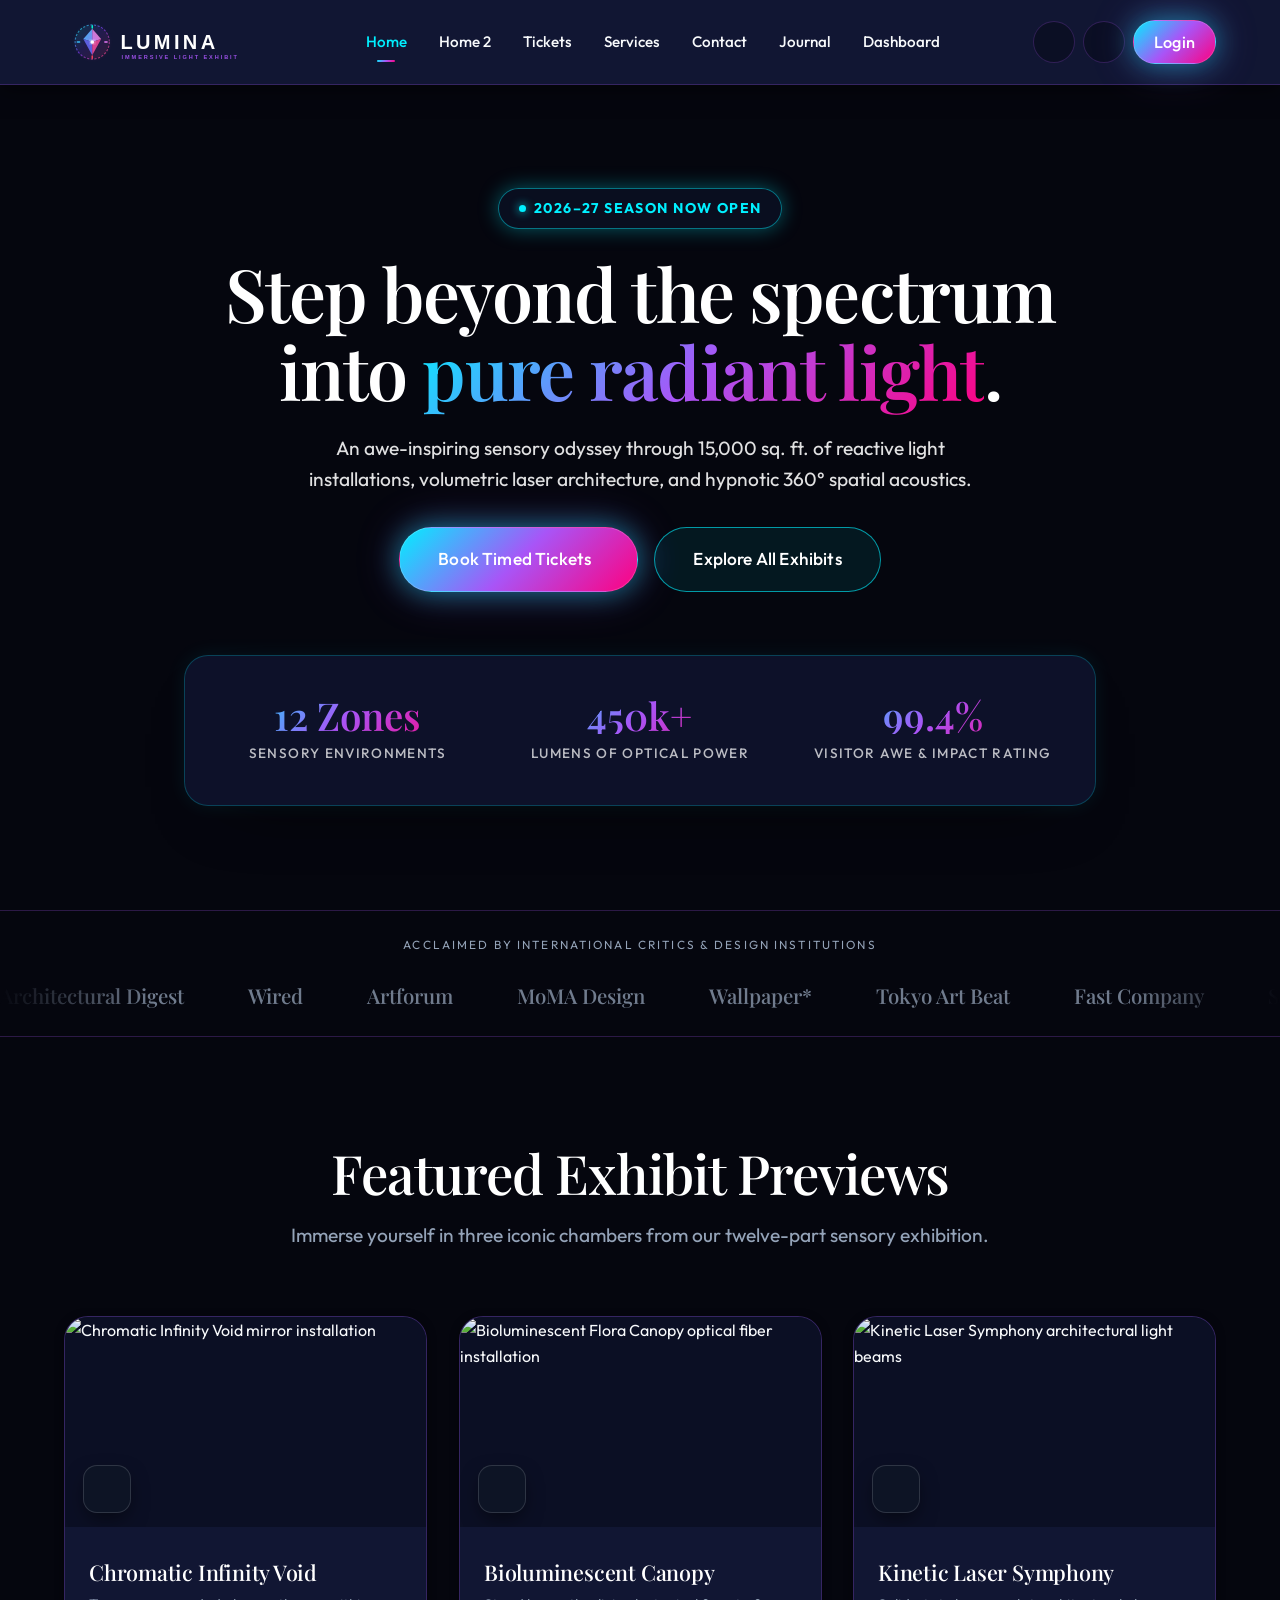
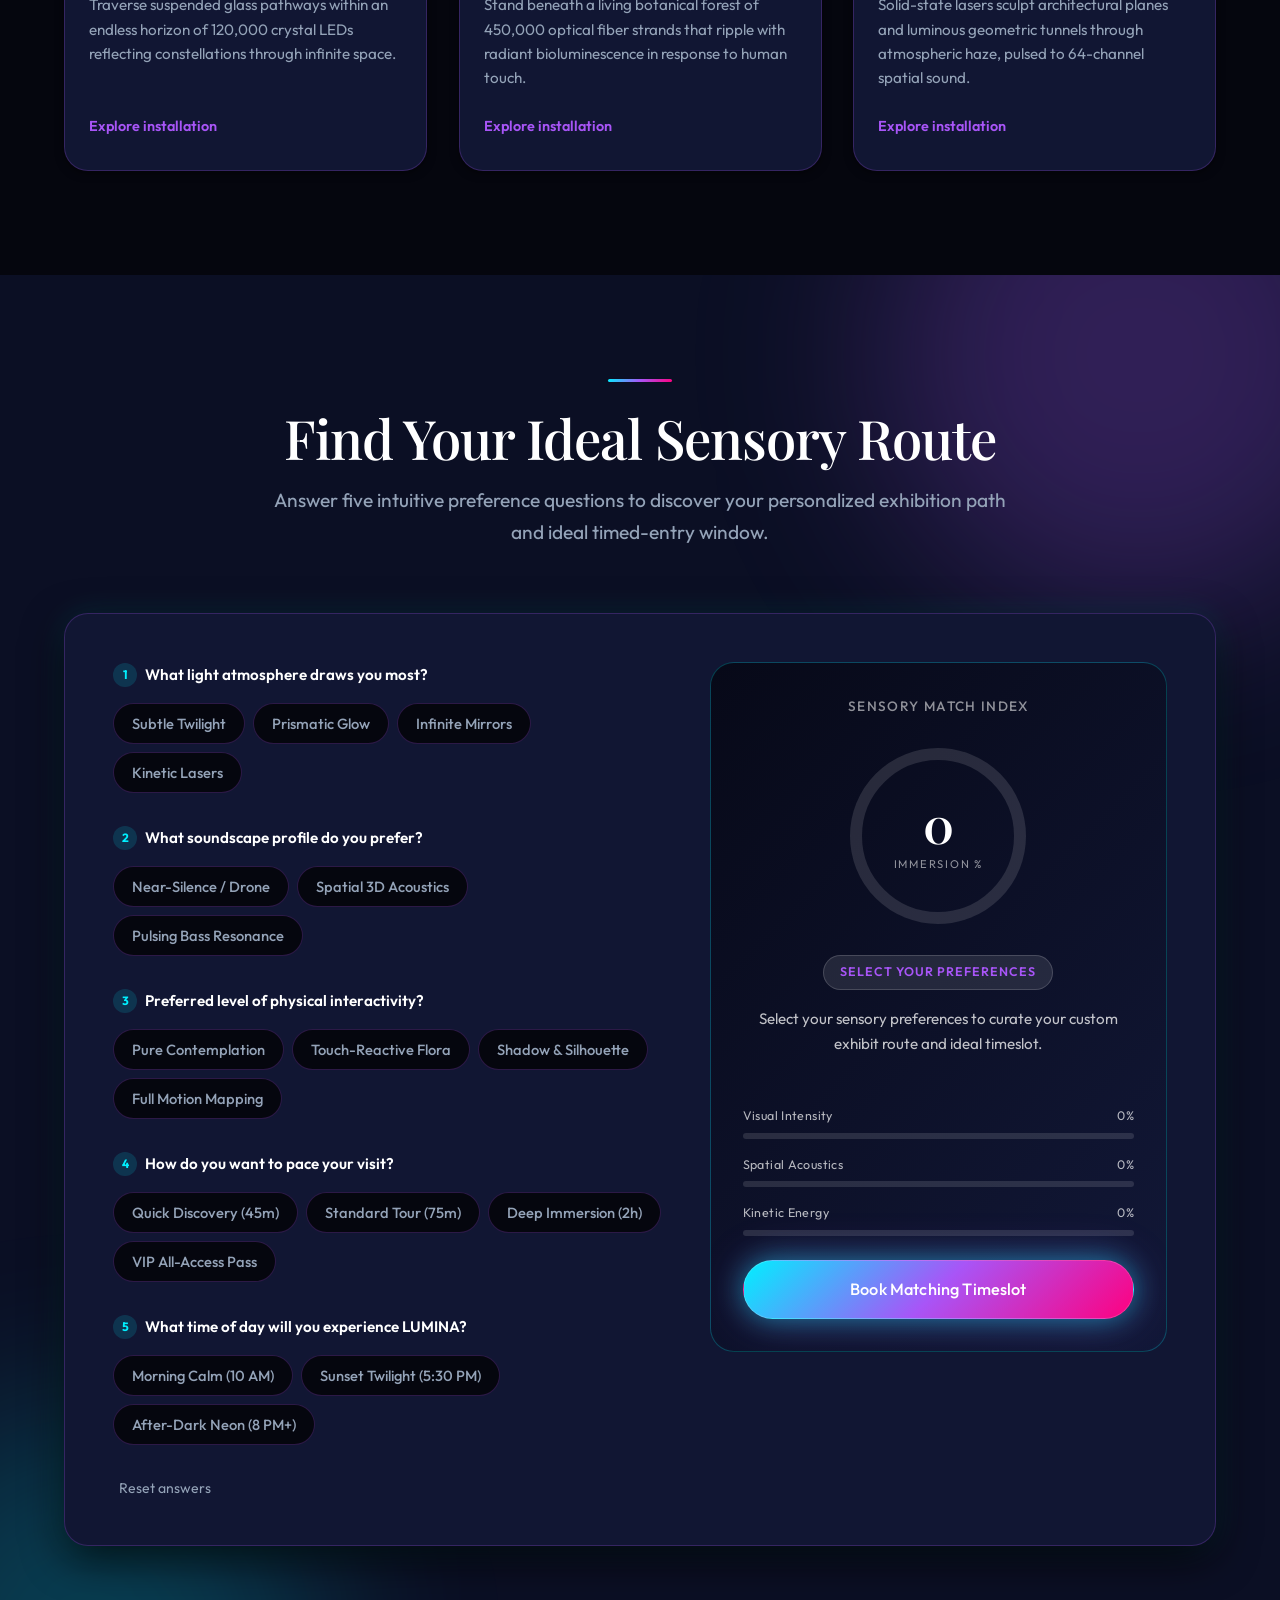
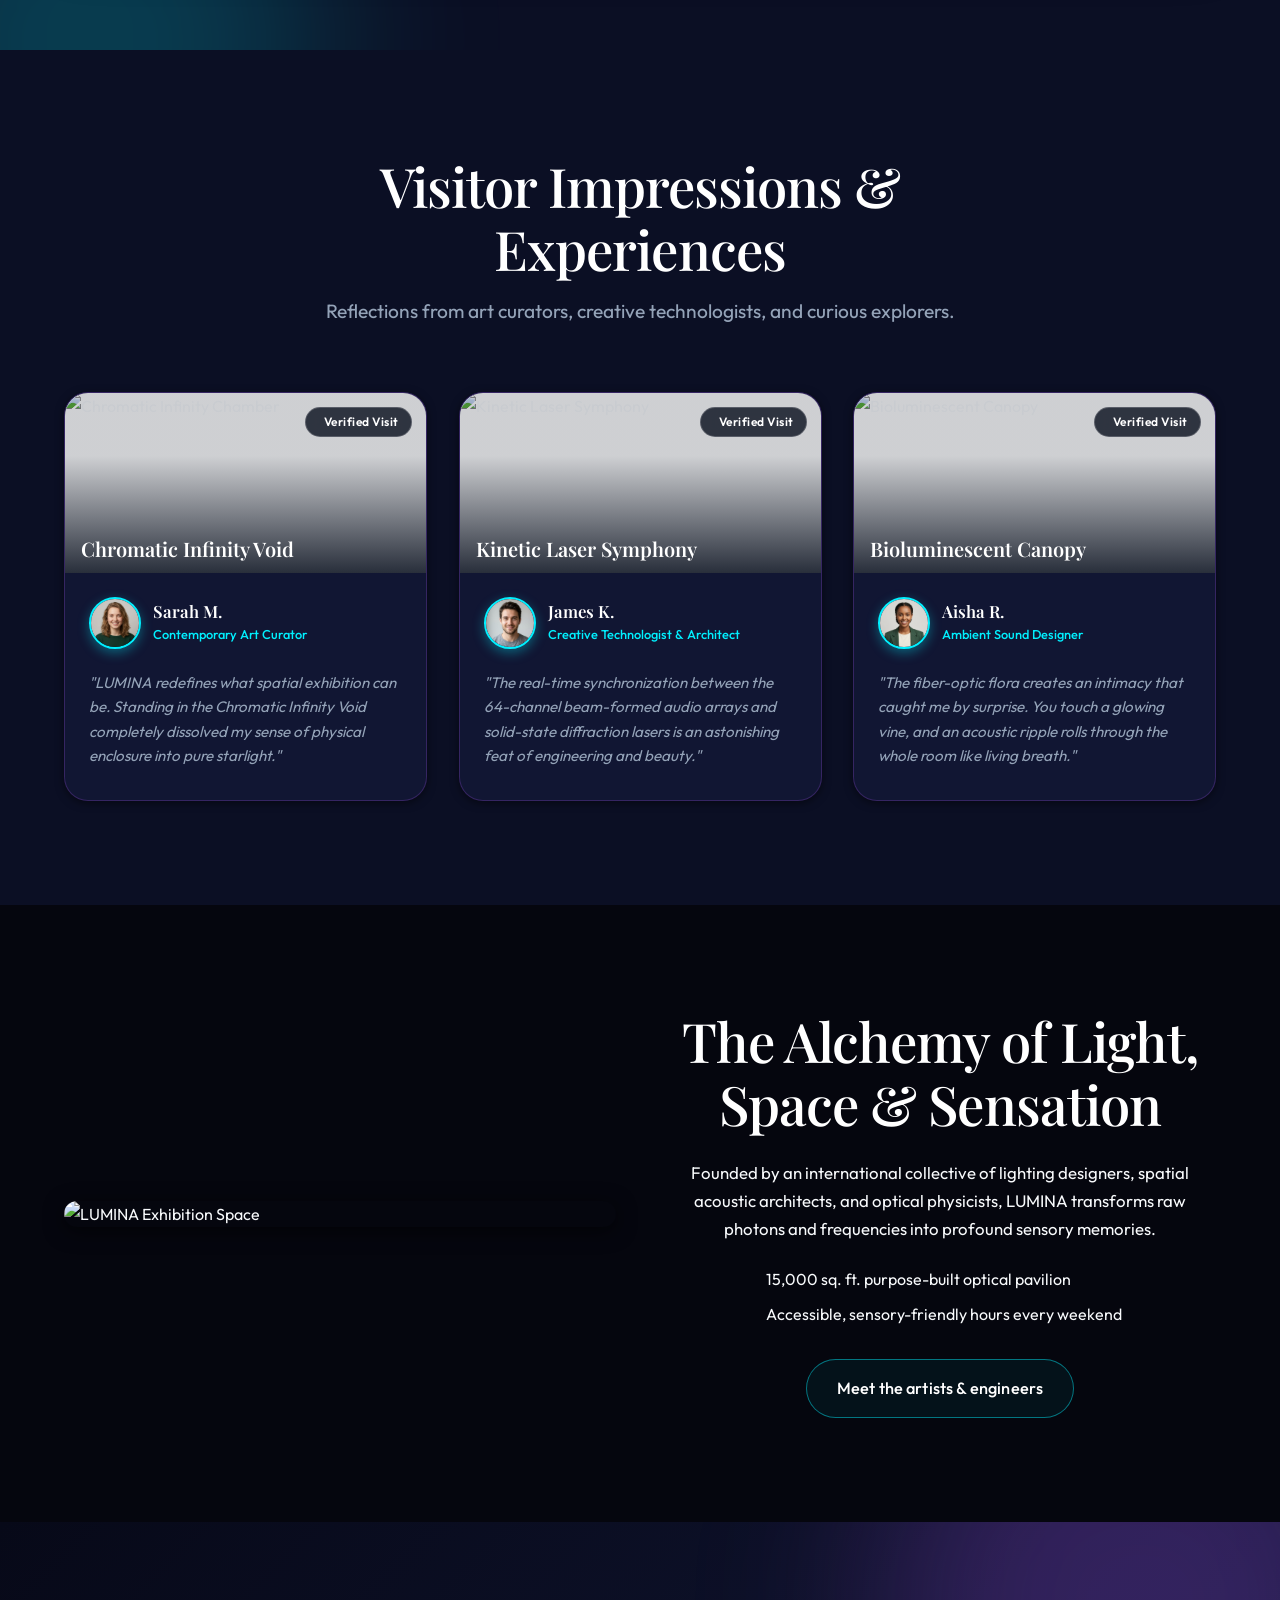
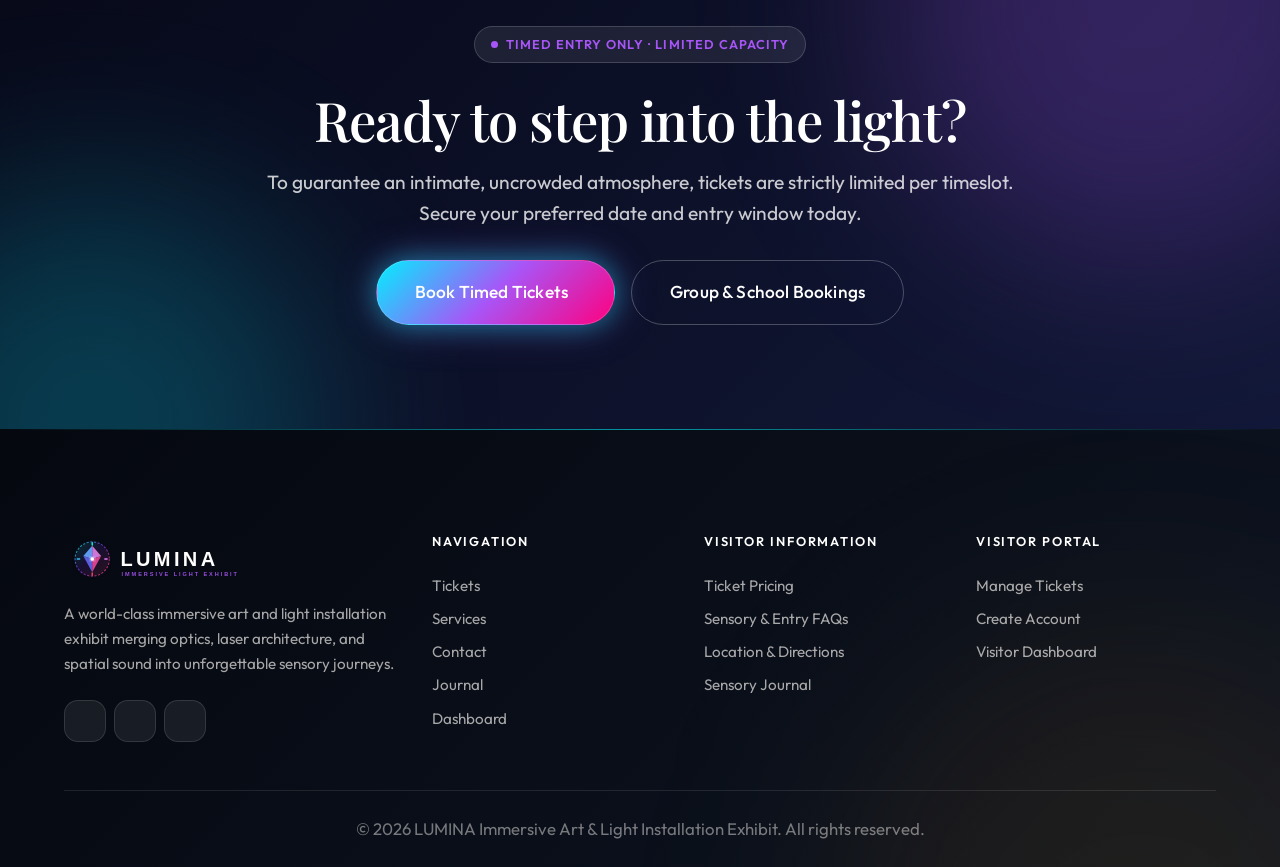
==== index.html @ d32bc453 "Initial commit: LUMINA Immersive Art & Light Installation Exhibit" ====
<!DOCTYPE html>
<html lang="en" data-theme="dark">

<head>
  <meta charset="UTF-8">
  <meta name="viewport" content="width=device-width, initial-scale=1.0">
  <title>LUMINA — Immersive Art & Light Installation Exhibit</title>
  <meta name="description"
    content="Experience LUMINA, an extraordinary immersive light and sensory art installation exhibit featuring 12 interactive zones, volumetric lasers, and 360° spatial acoustics.">

  <!-- Favicon -->
  <link rel="icon" type="image/svg+xml" href="assets/images/favicon.svg">

  <!-- Icon Font -->
  <script src="https://unpkg.com/@phosphor-icons/web"></script>

  <!-- CSS -->
  <link rel="stylesheet" href="assets/css/style.css">
  <link rel="stylesheet" href="assets/css/rtl.css">
  <!-- Reveal-on-scroll: flag JS before first paint to avoid a flash -->
  <script>document.documentElement.classList.add('js');</script>
</head>

<body class="has-hero-bg">

  <!-- Navigation -->
  <header class="navbar">
    <div class="navbar-container">
      <a href="index.html" class="logo"><img src="assets/images/campusly-logo.svg" alt="LUMINA" class="logo-img"></a>

      <nav class="nav-links">
        <a href="index.html" class="nav-link active">Home</a>
        <a href="home2.html" class="nav-link">Home 2</a>
        <a href="services.html" class="nav-link">Tickets</a>
        <a href="counselors.html" class="nav-link">Services</a>
        <a href="contact.html" class="nav-link">Contact</a>
        <a href="blog.html" class="nav-link">Journal</a>
        <a href="dashboard.html" class="nav-link">Dashboard</a>
      </nav>

      <div class="nav-actions">
        <button class="theme-toggle" aria-label="Toggle Dark Mode">
          <i class="ph ph-moon"></i>
        </button>
        <button class="rtl-toggle" aria-label="Toggle RTL">
          <i class="ph ph-arrows-left-right"></i>
        </button>
        <a href="login.html" class="btn btn-primary" style="padding: 8px 20px;">Login</a>
      </div>

      <button class="hamburger" aria-label="Menu">
        <i class="ph ph-list"></i>
      </button>
    </div>
  </header>

  <!-- Mobile Drawer -->
  <div class="drawer-overlay"></div>
  <div class="nav-drawer">
    <div class="drawer-header">
      <a href="index.html" class="logo"><img src="assets/images/campusly-logo.svg" alt="LUMINA" class="logo-img"></a>
      <button class="drawer-close" aria-label="Close Menu">
        <i class="ph ph-x"></i>
      </button>
    </div>
    <nav class="drawer-links">
      <a href="index.html" class="nav-link active">Home</a>
      <a href="home2.html" class="nav-link">Home 2</a>
      <a href="services.html" class="nav-link">Tickets</a>
      <a href="counselors.html" class="nav-link">Services</a>
      <a href="contact.html" class="nav-link">Contact</a>
      <a href="blog.html" class="nav-link">Journal</a>
      <a href="dashboard.html" class="nav-link">Dashboard</a>
    </nav>
    <div class="drawer-actions">
      <a href="login.html" class="btn btn-primary" style="width: 100%;">Login</a>
      <div class="drawer-actions-row">
        <button class="theme-toggle" aria-label="Toggle Dark Mode">
          <i class="ph ph-moon"></i>
        </button>
        <button class="rtl-toggle" aria-label="Toggle RTL">
          <i class="ph ph-arrows-left-right"></i>
        </button>
      </div>
    </div>
  </div>

  <main>
    <!-- Hero Section -->
    <section class="hero-bg hero-bg--center">
      <div class="hero-bg-media">
        <img src="https://www.metalocus.es/sites/default/files/styles/mopis_news_carousel_item_desktop/public/foresta_lumina_moment_factory_metalocus_10_1280.jpg?itok=VPkneuiE"
          alt="LUMINA Immersive Art & Light Installation Exhibit" fetchpriority="high">
      </div>
      <div class="container hero-content">
        <span class="eyebrow animate-fade-up"><span class="eyebrow-dot"></span> 2026&ndash;27 Season Now Open</span>
        <h1 class="animate-fade-up delay-1">Step beyond the spectrum into <span class="text-gradient">pure radiant light</span>.</h1>
        <p class="lead animate-fade-up delay-2" style="margin: 0 auto var(--spacing-5); max-width: 680px;">An awe-inspiring sensory odyssey through 15,000 sq. ft. of reactive light installations, volumetric laser architecture, and hypnotic 360° spatial acoustics.</p>
        <div class="animate-fade-up delay-3"
          style="display: flex; gap: var(--spacing-3); justify-content: center; flex-wrap: wrap; margin-bottom: var(--spacing-7);">
          <a href="services.html" class="btn btn-primary btn-lg">Book Timed Tickets <i
              class="ph ph-arrow-right"></i></a>
          <a href="counselors.html" class="btn btn-outline btn-lg">Explore All Exhibits</a>
        </div>

        <div class="stat-band animate-fade-up delay-4">
          <div class="stat-item">
            <div class="stat-value" data-count-to="12" data-suffix=" Zones">0 Zones</div>
            <div class="stat-label">Sensory Environments</div>
          </div>
          <div class="stat-item">
            <div class="stat-value" data-count-to="450" data-suffix="k+">0k+</div>
            <div class="stat-label">Lumens of Optical Power</div>
          </div>
          <div class="stat-item">
            <div class="stat-value" data-count-to="99" data-suffix=".4%">0%</div>
            <div class="stat-label">Visitor Awe &amp; Impact Rating</div>
          </div>
        </div>
      </div>
    </section>

    <!-- Trust Strip -->
    <section class="trust-strip">
      <div class="container">
        <p class="trust-label">Acclaimed by international critics &amp; design institutions</p>
      </div>
      <div class="marquee" aria-hidden="true">
        <div class="marquee-track">
          <span class="marquee-item">Architectural Digest</span>
          <span class="marquee-item">Wired</span>
          <span class="marquee-item">Artforum</span>
          <span class="marquee-item">MoMA Design</span>
          <span class="marquee-item">Wallpaper*</span>
          <span class="marquee-item">Tokyo Art Beat</span>
          <span class="marquee-item">Fast Company</span>
          <span class="marquee-item">Surface Magazine</span>
          <span class="marquee-item">Venice Biennale</span>
          <span class="marquee-item">Creative Review</span>
        </div>
        <div class="marquee-track">
          <span class="marquee-item">Architectural Digest</span>
          <span class="marquee-item">Wired</span>
          <span class="marquee-item">Artforum</span>
          <span class="marquee-item">MoMA Design</span>
          <span class="marquee-item">Wallpaper*</span>
          <span class="marquee-item">Tokyo Art Beat</span>
          <span class="marquee-item">Fast Company</span>
          <span class="marquee-item">Surface Magazine</span>
          <span class="marquee-item">Venice Biennale</span>
          <span class="marquee-item">Creative Review</span>
        </div>
      </div>
    </section>

    <!-- Featured Exhibits Section -->
    <section class="section">
      <div class="container">
        <div class="section-header animate-fade-up">
          <h2>Featured Exhibit Previews</h2>
          <p>Immerse yourself in three iconic chambers from our twelve-part sensory exhibition.</p>
        </div>
        <div class="services-grid">
          <!-- Exhibit 1 -->
          <div class="card service-card animate-fade-up delay-1">
            <div class="service-card-media">
              <img src="https://hyperspacelight.com/cdn/shop/files/infinity-mirror-box.jpg?v=1683064365&width=3000"
                alt="Chromatic Infinity Void mirror installation" loading="lazy">
              <div class="service-card-badge" aria-hidden="true">
                <i class="ph ph-sparkle"></i>
              </div>
            </div>
            <div class="service-card-body">
              <h3>Chromatic Infinity Void</h3>
              <p>Traverse suspended glass pathways within an endless horizon of 120,000 crystal LEDs reflecting constellations through infinite space.
              </p>
              <a href="counselors.html" class="service-card-link">
                Explore installation <i class="ph ph-arrow-right"></i>
              </a>
            </div>
          </div>

          <!-- Exhibit 2 -->
          <div class="card service-card animate-fade-up delay-2">
            <div class="service-card-media">
              <img src="https://www.fiberopticlighting.com/image/outdoor-lighting/intro/garden-of-light-fiber-optic-lighting.jpg"
                alt="Bioluminescent Flora Canopy optical fiber installation"
                loading="lazy">
              <div class="service-card-badge" aria-hidden="true">
                <i class="ph ph-plant"></i>
              </div>
            </div>
            <div class="service-card-body">
              <h3>Bioluminescent Canopy</h3>
              <p>Stand beneath a living botanical forest of 450,000 optical fiber strands that ripple with radiant bioluminescence in response to human touch.
              </p>
              <a href="counselors.html" class="service-card-link">
                Explore installation <i class="ph ph-arrow-right"></i>
              </a>
            </div>
          </div>

          <!-- Exhibit 3 -->
          <div class="card service-card animate-fade-up delay-3">
            <div class="service-card-media">
              <img src="https://static.wixstatic.com/media/4b2dca_b8bfa38fc144479ea09e370582f2b5b4~mv2.jpg/v1/fill/w_752,h_424,al_c,q_80,usm_0.66_1.00_0.01,enc_avif,quality_auto/4b2dca_b8bfa38fc144479ea09e370582f2b5b4~mv2.jpg"
                alt="Kinetic Laser Symphony architectural light beams" loading="lazy">
              <div class="service-card-badge" aria-hidden="true">
                <i class="ph ph-broadcast"></i>
              </div>
            </div>
            <div class="service-card-body">
              <h3>Kinetic Laser Symphony</h3>
              <p>Solid-state lasers sculpt architectural planes and luminous geometric tunnels through atmospheric haze, pulsed to 64-channel spatial sound.</p>
              <a href="counselors.html" class="service-card-link">
                Explore installation <i class="ph ph-arrow-right"></i>
              </a>
            </div>
          </div>
        </div>
      </div>
    </section>

    <!-- Interactive: Sensory Experience Matcher -->
    <section class="section has-mesh" id="readiness" style="background-color: var(--bg-subtle);">
      <div class="container">
        <div class="section-header animate-fade-up">
          <div class="divider-rule"></div>
          <h2>Find Your Ideal Sensory Route</h2>
          <p>Answer five intuitive preference questions to discover your personalized exhibition path and ideal timed-entry window.</p>
        </div>

        <div class="scorecard animate-fade-up delay-1" id="scorecard">
          <div>
            <div class="quiz-step" data-metric="academics" data-weight="24">
              <div class="quiz-q"><span class="q-num">1</span> What light atmosphere draws you most?</div>
              <div class="chip-row" role="group" aria-label="Light Atmosphere">
                <button type="button" class="chip" data-value="0.35" aria-pressed="false">Subtle Twilight</button>
                <button type="button" class="chip" data-value="0.6" aria-pressed="false">Prismatic Glow</button>
                <button type="button" class="chip" data-value="0.85" aria-pressed="false">Infinite Mirrors</button>
                <button type="button" class="chip" data-value="1" aria-pressed="false">Kinetic Lasers</button>
              </div>
            </div>

            <div class="quiz-step" data-metric="rigor" data-weight="18">
              <div class="quiz-q"><span class="q-num">2</span> What soundscape profile do you prefer?</div>
              <div class="chip-row" role="group" aria-label="Soundscape profile">
                <button type="button" class="chip" data-value="0.4" aria-pressed="false">Near-Silence / Drone</button>
                <button type="button" class="chip" data-value="0.7" aria-pressed="false">Spatial 3D Acoustics</button>
                <button type="button" class="chip" data-value="1" aria-pressed="false">Pulsing Bass Resonance</button>
              </div>
            </div>

            <div class="quiz-step" data-metric="activities" data-weight="22">
              <div class="quiz-q"><span class="q-num">3</span> Preferred level of physical interactivity?</div>
              <div class="chip-row" role="group" aria-label="Interactivity level">
                <button type="button" class="chip" data-value="0.3" aria-pressed="false">Pure Contemplation</button>
                <button type="button" class="chip" data-value="0.65" aria-pressed="false">Touch-Reactive Flora</button>
                <button type="button" class="chip" data-value="0.85" aria-pressed="false">Shadow &amp; Silhouette</button>
                <button type="button" class="chip" data-value="1" aria-pressed="false">Full Motion Mapping</button>
              </div>
            </div>

            <div class="quiz-step" data-metric="essays" data-weight="22">
              <div class="quiz-q"><span class="q-num">4</span> How do you want to pace your visit?</div>
              <div class="chip-row" role="group" aria-label="Visit pace">
                <button type="button" class="chip" data-value="0.2" aria-pressed="false">Quick Discovery (45m)</button>
                <button type="button" class="chip" data-value="0.5" aria-pressed="false">Standard Tour (75m)</button>
                <button type="button" class="chip" data-value="0.8" aria-pressed="false">Deep Immersion (2h)</button>
                <button type="button" class="chip" data-value="1" aria-pressed="false">VIP All-Access Pass</button>
              </div>
            </div>

            <div class="quiz-step" data-metric="timeline" data-weight="14">
              <div class="quiz-q"><span class="q-num">5</span> What time of day will you experience LUMINA?</div>
              <div class="chip-row" role="group" aria-label="Timeslot preference">
                <button type="button" class="chip" data-value="0.45" aria-pressed="false">Morning Calm (10 AM)</button>
                <button type="button" class="chip" data-value="0.8" aria-pressed="false">Sunset Twilight (5:30 PM)</button>
                <button type="button" class="chip" data-value="1" aria-pressed="false">After-Dark Neon (8 PM+)</button>
              </div>
            </div>

            <button type="button" class="quiz-reset"><i class="ph ph-arrow-counter-clockwise"></i> Reset
              answers</button>
          </div>

          <aside class="score-panel">
            <p class="stat-label" style="color: rgba(255,255,255,0.55); margin-bottom: var(--spacing-4);">Sensory Match Index</p>

            <div class="score-dial">
              <svg width="190" height="190" viewBox="0 0 190 190" role="img" aria-label="Sensory match dial">
                <defs>
                  <linearGradient id="scoreGradient" x1="0%" y1="0%" x2="100%" y2="100%">
                    <stop offset="0%" stop-color="#22d3ee"></stop>
                    <stop offset="100%" stop-color="#a855f7"></stop>
                  </linearGradient>
                </defs>
                <circle class="dial-track" cx="95" cy="95" r="82" fill="none" stroke-width="12"></circle>
                <circle class="dial-value" cx="95" cy="95" r="82" fill="none" stroke-width="12"></circle>
              </svg>
              <div class="dial-readout">
                <span class="dial-number">0</span>
                <span class="dial-caption">Immersion %</span>
              </div>
            </div>

            <span class="score-tier">Select your preferences</span>
            <p class="score-note">Select your sensory preferences to curate your custom exhibit route and ideal timeslot.</p>

            <div class="score-bars">
              <div class="score-bar-row" data-bar="academics">
                <div class="score-bar-label"><span>Visual Intensity</span><span data-bar-value>0%</span></div>
                <div class="score-bar"><i></i></div>
              </div>
              <div class="score-bar-row" data-bar="activities">
                <div class="score-bar-label"><span>Spatial Acoustics</span><span data-bar-value>0%</span></div>
                <div class="score-bar"><i></i></div>
              </div>
              <div class="score-bar-row" data-bar="essays">
                <div class="score-bar-label"><span>Kinetic Energy</span><span data-bar-value>0%</span></div>
                <div class="score-bar"><i></i></div>
              </div>
            </div>

            <a href="services.html" class="btn btn-primary" style="width: 100%;">Book Matching Timeslot</a>
          </aside>
        </div>
      </div>
    </section>

    <!-- Visitor Stories -->
    <section class="section" style="background-color: var(--bg-subtle);">
      <div class="container">
        <div class="section-header animate-fade-up">
          <h2>Visitor Impressions &amp; Experiences</h2>
          <p>Reflections from art curators, creative technologists, and curious explorers.</p>
        </div>
        <div class="stories-grid">
          <!-- Story 1: Sarah M. -->
          <div class="card story-card animate-fade-up delay-1">
            <div class="story-card-media">
              <img src="https://iconeluce.com/wp-content/uploads/2022/04/Infinity-Rooms-di-Yayoi-Kusama-7-840x559.jpg" alt="Chromatic Infinity Chamber" loading="lazy">
              <div class="story-card-overlay"></div>
              <span class="story-card-badge">
                <i class="ph-fill ph-check-circle"></i> Verified Visit
              </span>
              <div class="story-card-school">
                <h4 class="story-school-name">Chromatic Infinity Void</h4>
              </div>
            </div>
            <div class="story-card-body">
              <div class="story-author-row">
                <img src="assets/images/testimonial-avatar-sarah-cs-econ.jpg" alt="Sarah M." class="story-author-avatar"
                  loading="lazy">
                <div class="story-author-info">
                  <h4>Sarah M.</h4>
                  <p>Contemporary Art Curator</p>
                </div>
              </div>
              <div class="story-rating" aria-label="5 out of 5 stars">
                <i class="ph-fill ph-star"></i>
                <i class="ph-fill ph-star"></i>
                <i class="ph-fill ph-star"></i>
                <i class="ph-fill ph-star"></i>
                <i class="ph-fill ph-star"></i>
              </div>
              <p class="story-quote">"LUMINA redefines what spatial exhibition can be. Standing in the Chromatic Infinity Void completely dissolved my sense of physical enclosure into pure starlight."</p>
            </div>
          </div>

          <!-- Story 2: James K. -->
          <div class="card story-card animate-fade-up delay-2">
            <div class="story-card-media">
              <img src="https://www.fyilight.com/upload/img/GY167936927483/kinetic-laser-light-for-concert.png?x-oss-process=image/format,webp/quality,Q_100" alt="Kinetic Laser Symphony" loading="lazy">
              <div class="story-card-overlay"></div>
              <span class="story-card-badge">
                <i class="ph-fill ph-check-circle"></i> Verified Visit
              </span>
              <div class="story-card-school">
                <h4 class="story-school-name">Kinetic Laser Symphony</h4>
              </div>
            </div>
            <div class="story-card-body">
              <div class="story-author-row">
                <img src="assets/images/testimonial-avatar-james-robotics.jpg" alt="James K."
                  class="story-author-avatar" loading="lazy">
                <div class="story-author-info">
                  <h4>James K.</h4>
                  <p>Creative Technologist &amp; Architect</p>
                </div>
              </div>
              <div class="story-rating" aria-label="5 out of 5 stars">
                <i class="ph-fill ph-star"></i>
                <i class="ph-fill ph-star"></i>
                <i class="ph-fill ph-star"></i>
                <i class="ph-fill ph-star"></i>
                <i class="ph-fill ph-star"></i>
              </div>
              <p class="story-quote">"The real-time synchronization between the 64-channel beam-formed audio arrays and solid-state diffraction lasers is an astonishing feat of engineering and beauty."</p>
            </div>
          </div>

          <!-- Story 3: Aisha R. -->
          <div class="card story-card animate-fade-up delay-3">
            <div class="story-card-media">
              <img src="https://images.stockcake.com/public/6/8/9/6899738c-be9b-4d8e-b568-7a3e8d41cf73/neon-forest-canopy-stockcake.jpg" alt="Bioluminescent Canopy"
                loading="lazy">
              <div class="story-card-overlay"></div>
              <span class="story-card-badge">
                <i class="ph-fill ph-check-circle"></i> Verified Visit
              </span>
              <div class="story-card-school">
                <h4 class="story-school-name">Bioluminescent Canopy</h4>
              </div>
            </div>
            <div class="story-card-body">
              <div class="story-author-row">
                <img src="assets/images/testimonial-avatar-aisha-intl-relations.jpg" alt="Aisha R."
                  class="story-author-avatar" loading="lazy">
                <div class="story-author-info">
                  <h4>Aisha R.</h4>
                  <p>Ambient Sound Designer</p>
                </div>
              </div>
              <div class="story-rating" aria-label="5 out of 5 stars">
                <i class="ph-fill ph-star"></i>
                <i class="ph-fill ph-star"></i>
                <i class="ph-fill ph-star"></i>
                <i class="ph-fill ph-star"></i>
                <i class="ph-fill ph-star"></i>
              </div>
              <p class="story-quote">"The fiber-optic flora creates an intimacy that caught me by surprise. You touch a glowing vine, and an acoustic ripple rolls through the whole room like living breath."</p>
            </div>
          </div>
        </div>
      </div>
    </section>

    <!-- About Section -->
    <section class="section">
      <div class="container split-row">
        <div class="split-media animate-fade-up">
          <img src="https://lucept.com/wp-content/uploads/2014/10/electroland_directv_cyclone_img_1719.jpg" alt="LUMINA Exhibition Space"
            style="border-radius: var(--radius); box-shadow: var(--shadow);">
        </div>
        <div class="split-copy split-copy--center animate-fade-up delay-2">
          <h2>The Alchemy of Light, Space &amp; Sensation</h2>
          <p>Founded by an international collective of lighting designers, spatial acoustic architects, and optical physicists, LUMINA transforms raw photons and frequencies into profound sensory memories.</p>
          <ul
            style="margin: var(--spacing-4) auto; display: flex; flex-direction: column; align-items: flex-start; width: fit-content; margin-inline: auto; gap: var(--spacing-2); text-align: left;">
            <li style="display: flex; align-items: center; gap: var(--spacing-2);"><i class="ph-fill ph-check-circle"
                style="color: var(--success); font-size: 1.2rem;"></i> 15,000 sq. ft. purpose-built optical pavilion</li>
            
            <li style="display: flex; align-items: center; gap: var(--spacing-2);"><i class="ph-fill ph-check-circle"
                style="color: var(--success); font-size: 1.2rem;"></i> Accessible, sensory-friendly hours every weekend</li>
          </ul>
          <a href="counselors.html" class="btn btn-outline" style="margin-top: var(--spacing-2);">Meet the artists &amp; engineers</a>
        </div>
      </div>
    </section>

    <!-- CTA Section -->
    <section class="section has-mesh" style="background: var(--gradient-ink); color: #ffffff;">
      <div class="container" style="text-align: center; max-width: 820px;">
        <span class="eyebrow animate-fade-up"
          style="background: rgba(255,255,255,0.08); border-color: rgba(255,255,255,0.16); color: var(--accent-2);"><span
            class="eyebrow-dot" style="background: var(--accent-2);"></span> Timed Entry Only &middot; Limited Capacity</span>
        <h2 class="animate-fade-up delay-1" style="color: #ffffff; margin-bottom: var(--spacing-3);">Ready to step into the light?</h2>
        <p class="lead animate-fade-up delay-2" style="color: rgba(255,255,255,0.78); margin-bottom: var(--spacing-5);">
          To guarantee an intimate, uncrowded atmosphere, tickets are strictly limited per timeslot. Secure your preferred date and entry window today.</p>
        <div class="animate-fade-up delay-3"
          style="display: flex; gap: var(--spacing-3); justify-content: center; flex-wrap: wrap;">
          <a href="services.html" class="btn btn-primary btn-lg">Book Timed Tickets <i
              class="ph ph-arrow-right"></i></a>
          <a href="contact.html" class="btn btn-lg"
            style="color: #fff; border: 1.5px solid rgba(255,255,255,0.25);">Group &amp; School Bookings</a>
        </div>
      </div>
    </section>
  </main>

  <!-- Footer -->
  <footer class="footer">
    <div class="container">
      <div class="footer-grid">
        <div class="footer-col">
          <a href="index.html" class="logo" style="margin-bottom: var(--spacing-3);"><img src="assets/images/campusly-logo.svg" alt="LUMINA" class="logo-img"></a>
          <p>A world-class immersive art and light installation exhibit merging optics, laser architecture, and spatial sound into unforgettable sensory journeys.</p>
          <div class="social-links">
            <a href="#" aria-label="Instagram"><i class="ph ph-instagram-logo"></i></a>
            <a href="#" aria-label="YouTube"><i class="ph ph-youtube-logo"></i></a>
            <a href="#" aria-label="TikTok"><i class="ph ph-tiktok-logo"></i></a>
          </div>
        </div>

        <div class="footer-col">
          <h4>Navigation</h4>
          <div class="footer-links">
            <a href="services.html">Tickets</a>
            <a href="counselors.html">Services</a>
            <a href="contact.html">Contact</a>
            <a href="blog.html">Journal</a>
            <a href="dashboard.html">Dashboard</a>
          </div>
        </div>

        <div class="footer-col">
          <h4>Visitor Information</h4>
          <div class="footer-links">
            <a href="services.html">Ticket Pricing</a>
            <a href="services.html#faq">Sensory &amp; Entry FAQs</a>
            <a href="contact.html#location-map">Location &amp; Directions</a>
            <a href="blog.html">Sensory Journal</a>
          </div>
        </div>

        <div class="footer-col">
          <h4>Visitor Portal</h4>
          <div class="footer-links">
            <a href="login.html">Manage Tickets</a>
            <a href="register.html">Create Account</a>
            <a href="dashboard.html">Visitor Dashboard</a>
          </div>
        </div>
      </div>

      <div class="footer-bottom">
        <p>&copy; 2026 LUMINA Immersive Art &amp; Light Installation Exhibit. All rights reserved.</p>
      </div>
    </div>
  </footer>

  <script src="assets/js/main.js"></script>
</body>

</html>
---- assets/css/style.css ----
@import url('https://fonts.googleapis.com/css2?family=Outfit:wght@300;400;430;500;510;600;700&family=Playfair+Display:ital,wght@0,400;0,520;0,540;0,580;0,600;1,400&display=swap');

:root {
  /* Colors - LUMINA Immersive Art & Light Exhibit Flagship Palette */
  --primary: #ffffff;
  --primary-soft: #e2e8f0;
  --secondary: #05060d;     /* Deep Cosmic Void */
  --accent: #00f0ff;        /* Electric Neon Laser Cyan */
  --accent-2: #a855f7;      /* Radiant Prismatic Violet */
  --accent-3: #ff007f;      /* Hot Laser Magenta */
  --accent-deep: #7928ca;
  --accent-tint: rgba(0, 240, 255, 0.12);
  --accent-tint-strong: rgba(168, 85, 247, 0.28);
  --text-main: #f8fafc;
  --text-muted: #94a3b8;
  --bg-main: #05060e;       /* Deepest Cosmic Obsidian */
  --bg-subtle: #0b0f24;     /* Midnight Navy */
  --bg-elevated: #111633;   /* Solid Opaque Elevated Surface */
  --border: rgba(168, 85, 247, 0.24);
  --border-strong: rgba(0, 240, 255, 0.45);
  --error: #f43f5e;
  --success: #10b981;

  /* Premium surface effects */
  --gradient-accent: linear-gradient(135deg, #00f0ff 0%, #a855f7 50%, #ff007f 100%);
  --gradient-ink: linear-gradient(135deg, #070918 0%, #121838 100%);
  --hairline: 1px solid var(--border);
  --glass-bg: #111633;
  --glass-border: rgba(0, 240, 255, 0.24);
  --mesh-1: rgba(168, 85, 247, 0.22);
  --mesh-2: rgba(0, 240, 255, 0.18);

  /* Typography */
  --font-heading: 'Playfair Display', serif;
  --font-body: 'Outfit', sans-serif;

  /* Weights */
  --weight-h1: 580;
  --weight-h2: 540;
  --weight-h3: 520;
  --weight-h4: 500;
  --weight-body: 400;
  --weight-lead: 430;
  --weight-btn: 510;
  --weight-label: 500;
  --weight-caption: 400;
  --weight-bold-inline: 500;

  /* Sizes */
  --size-h1: clamp(2.9rem, 5vw + 1rem, 4.6rem);
  --size-h2: clamp(2.2rem, 3.4vw + 1rem, 3.4rem);
  --size-h3: clamp(1.6rem, 2.4vw + 0.5rem, 2.25rem);
  --size-h4: clamp(1.2rem, 1.6vw + 0.5rem, 1.6rem);
  --size-body: 1.05rem;
  --size-lead: 1.2rem;
  --size-btn: 1.02rem;
  --size-label: 0.95rem;
  --size-caption: 0.85rem;

  /* Spacing */
  --spacing-1: 0.25rem;
  --spacing-2: 0.5rem;
  --spacing-3: 1rem;
  --spacing-4: 1.5rem;
  --spacing-5: 2rem;
  --spacing-6: 3rem;
  --spacing-7: 4rem;
  --spacing-8: 6.5rem;

  /* Other Tokens */
  --radius-sm: 10px;
  --radius: 16px;
  --radius-lg: 24px;
  --radius-pill: 999px;
  --shadow-sm: 0 2px 8px rgba(0, 0, 0, 0.5);
  --shadow: 0 4px 20px rgba(0, 0, 0, 0.6);
  --shadow-lg: 0 12px 40px rgba(0, 0, 0, 0.8), 0 0 30px rgba(0, 240, 255, 0.12);
  --shadow-glow: 0 0 28px rgba(0, 240, 255, 0.45), 0 0 45px rgba(168, 85, 247, 0.3);
  --transition: 0.3s ease-in-out;
  --ease-out: cubic-bezier(0.22, 0.9, 0.24, 1);
}

[data-theme="dark"] {
  --primary: #ffffff;
  --primary-soft: #cbd5e1;
  --secondary: #05060d;
  --accent: #00f0ff;
  --accent-2: #a855f7;
  --accent-3: #ff007f;
  --accent-deep: #7928ca;
  --accent-tint: rgba(0, 240, 255, 0.14);
  --accent-tint-strong: rgba(168, 85, 247, 0.30);
  --text-main: #f8fafc;
  --text-muted: #94a3b8;
  --bg-main: #05060e;
  --bg-subtle: #0b0f24;
  --bg-elevated: #111633;
  --border: rgba(168, 85, 247, 0.24);
  --border-strong: rgba(0, 240, 255, 0.45);
  --success: #10b981;
  --error: #f43f5e;

  --gradient-accent: linear-gradient(135deg, #00f0ff 0%, #a855f7 50%, #ff007f 100%);
  --gradient-ink: linear-gradient(135deg, #070918 0%, #121838 100%);
  --glass-bg: #111633;
  --glass-border: rgba(0, 240, 255, 0.24);
  --mesh-1: rgba(168, 85, 247, 0.24);
  --mesh-2: rgba(0, 240, 255, 0.20);
  --shadow-sm: 0 2px 8px rgba(0, 0, 0, 0.5);
  --shadow: 0 4px 20px rgba(0, 0, 0, 0.6);
  --shadow-lg: 0 12px 40px rgba(0, 0, 0, 0.8), 0 0 30px rgba(0, 240, 255, 0.14);
  --shadow-glow: 0 0 28px rgba(0, 240, 255, 0.45), 0 0 45px rgba(168, 85, 247, 0.3);
}

[data-theme="light"] {
  --primary: #0a0c1a;
  --primary-soft: #1e2548;
  --secondary: #f8f9fe;
  --accent: #6d28d9;
  --accent-2: #0284c7;
  --accent-3: #db2777;
  --accent-deep: #4c1d95;
  --accent-tint: rgba(109, 40, 217, 0.08);
  --accent-tint-strong: rgba(109, 40, 217, 0.16);
  --text-main: #0f172a;
  --text-muted: #64748b;
  --bg-main: #f8fafc;
  --bg-subtle: #f1f5f9;
  --bg-elevated: #ffffff;
  --border: #e2e8f0;
  --border-strong: #cbd5e1;
  --error: #f43f5e;
  --success: #10b981;

  --gradient-accent: linear-gradient(135deg, #0284c7 0%, #6d28d9 50%, #db2777 100%);
  --gradient-ink: linear-gradient(135deg, #0a0c1a 0%, #1e2548 100%);
  --glass-bg: #ffffff;
  --glass-border: rgba(109, 40, 217, 0.15);
  --mesh-1: rgba(109, 40, 217, 0.10);
  --mesh-2: rgba(2, 132, 199, 0.10);
  --shadow-sm: 0 1px 3px rgba(0, 0, 0, 0.08);
  --shadow: 0 4px 14px rgba(0, 0, 0, 0.08);
  --shadow-lg: 0 12px 30px rgba(0, 0, 0, 0.12);
  --shadow-glow: 0 8px 30px rgba(109, 40, 217, 0.25);
}

/* Base Reset & Styles */
*, *::before, *::after {
  box-sizing: border-box;
  margin: 0;
  padding: 0;
}

html {
  scroll-behavior: smooth;
  font-size: 16px;
  -webkit-text-size-adjust: 100%;
}

body {
  font-family: var(--font-body);
  color: var(--text-main);
  background-color: var(--bg-main);
  line-height: 1.65;
  font-weight: var(--weight-body);
  transition: background-color var(--transition), color var(--transition);
  overflow-x: hidden;
  -webkit-font-smoothing: antialiased;
  -moz-osx-font-smoothing: grayscale;
}

img { max-width: 100%; display: block; }

a { color: inherit; text-decoration: none; transition: color var(--transition); }

ul { list-style: none; }

button {
  font-family: inherit;
  cursor: pointer;
  border: none;
  background: none;
  color: inherit;
}

::selection { background: var(--accent); color: #fff; }

:focus-visible {
  outline: 2px solid var(--accent);
  outline-offset: 3px;
  border-radius: 4px;
}

/* Typography Utility Classes */
h1, .h1 {
  font-family: var(--font-heading);
  font-size: var(--size-h1);
  font-weight: var(--weight-h1);
  line-height: 1.06;
  color: var(--primary);
  margin-bottom: var(--spacing-4);
  letter-spacing: -0.025em;
}

h2, .h2 {
  font-family: var(--font-heading);
  font-size: var(--size-h2);
  font-weight: var(--weight-h2);
  line-height: 1.16;
  color: var(--primary);
  margin-bottom: var(--spacing-4);
  letter-spacing: -0.018em;
}

h3, .h3 {
  font-family: var(--font-heading);
  font-size: var(--size-h3);
  font-weight: var(--weight-h3);
  line-height: 1.22;
  color: var(--primary);
  margin-bottom: var(--spacing-3);
  letter-spacing: -0.01em;
}

h4, .h4 {
  font-family: var(--font-heading);
  font-size: var(--size-h4);
  font-weight: var(--weight-h4);
  line-height: 1.3;
  color: var(--primary);
  margin-bottom: var(--spacing-2);
}

p { margin-bottom: var(--spacing-3); font-size: var(--size-body); }

.lead {
  font-size: var(--size-lead);
  font-weight: var(--weight-lead);
  color: var(--text-muted);
  line-height: 1.6;
}

.caption {
  font-size: var(--size-caption);
  font-weight: var(--weight-caption);
  color: var(--text-muted);
}

.text-gradient {
  background: var(--gradient-accent);
  -webkit-background-clip: text;
  background-clip: text;
  color: transparent;
  -webkit-text-fill-color: transparent;
}

.eyebrow {
  display: inline-flex;
  align-items: center;
  gap: var(--spacing-2);
  padding: 7px 16px;
  border-radius: var(--radius-pill);
  background: var(--accent-tint);
  border: 1px solid var(--accent-tint-strong);
  color: var(--accent);
  font-size: 0.8rem;
  font-weight: 600;
  letter-spacing: 0.08em;
  text-transform: uppercase;
  margin-bottom: var(--spacing-4);
}

.eyebrow i { font-size: 1rem; }

.eyebrow-dot {
  width: 7px;
  height: 7px;
  border-radius: 50%;
  background: var(--accent);
  animation: pulseDot 2.4s ease-in-out infinite;
}

@keyframes pulseDot {
  0%, 100% { box-shadow: 0 0 0 3px var(--accent-tint); }
  50% { box-shadow: 0 0 0 7px transparent; }
}

/* Global Rules */
.section { padding: var(--spacing-8) 0; position: relative; }

.container {
  max-width: 1200px;
  margin: 0 auto;
  padding: 0 var(--spacing-4);
  position: relative;
  z-index: 1;
}

.section-header {
  text-align: center;
  max-width: 760px;
  margin: 0 auto var(--spacing-7);
}

.section-header h2 { text-align: center; margin-bottom: var(--spacing-3); }

.section-header p {
  text-align: center;
  color: var(--text-muted);
  font-size: var(--size-lead);
  font-weight: var(--weight-lead);
}

/* Decorative backdrops */
.has-mesh { position: relative; overflow: hidden; }

.has-mesh::before,
.has-mesh::after {
  content: '';
  position: absolute;
  border-radius: 50%;
  filter: blur(90px);
  pointer-events: none;
  z-index: 0;
}

.has-mesh::before {
  width: 520px; height: 520px;
  background: var(--mesh-1);
  top: -180px; right: -120px;
}

.has-mesh::after {
  width: 460px; height: 460px;
  background: var(--mesh-2);
  bottom: -220px; left: -140px;
}

.has-grid::before {
  content: '';
  position: absolute;
  inset: 0;
  background-image:
    linear-gradient(to right, var(--border) 1px, transparent 1px),
    linear-gradient(to bottom, var(--border) 1px, transparent 1px);
  background-size: 64px 64px;
  -webkit-mask-image: radial-gradient(ellipse 75% 60% at 50% 0%, #000 10%, transparent 75%);
  mask-image: radial-gradient(ellipse 75% 60% at 50% 0%, #000 10%, transparent 75%);
  opacity: 0.6;
  pointer-events: none;
  z-index: 0;
}

.divider-rule {
  width: 64px;
  height: 3px;
  border-radius: 3px;
  background: var(--gradient-accent);
  margin: 0 auto var(--spacing-4);
}

/* Buttons */
.btn {
  position: relative;
  display: inline-flex;
  align-items: center;
  justify-content: center;
  gap: var(--spacing-2);
  padding: 15px 30px;
  font-size: var(--size-btn);
  font-weight: var(--weight-btn);
  border-radius: var(--radius-pill);
  transition: transform 0.35s var(--ease-out), box-shadow 0.35s var(--ease-out), background-color var(--transition), color var(--transition), border-color var(--transition);
  text-align: center;
  letter-spacing: 0.01em;
  overflow: hidden;
  isolation: isolate;
  white-space: nowrap;
}

.btn::after {
  content: '';
  position: absolute;
  inset: 0;
  z-index: -1;
  background: linear-gradient(110deg, transparent 20%, rgba(255,255,255,0.32) 45%, transparent 70%);
  transform: translateX(-120%);
  transition: transform 0.7s var(--ease-out);
}

.btn:hover::after { transform: translateX(120%); }

.btn-primary {
  background: var(--gradient-accent);
  color: #fff;
  box-shadow: var(--shadow-glow);
  border: 1px solid rgba(255, 255, 255, 0.18);
}

.btn-primary:hover {
  color: #fff;
  transform: translateY(-3px);
  box-shadow: 0 0 35px rgba(0, 240, 255, 0.6), 0 0 20px rgba(168, 85, 247, 0.4);
}

.btn-secondary {
  background-color: var(--bg-elevated);
  color: var(--primary);
  border: 1px solid var(--border);
  box-shadow: var(--shadow-sm);
}

.btn-secondary:hover {
  background-color: var(--bg-subtle);
  border-color: var(--border-strong);
  color: var(--accent);
  transform: translateY(-3px);
  box-shadow: 0 0 20px rgba(0, 240, 255, 0.25);
}

.btn-outline {
  background-color: rgba(0, 240, 255, 0.05);
  color: var(--primary);
  border: 1.5px solid var(--border-strong);
}

.btn-outline:hover {
  background-color: var(--accent);
  border-color: var(--accent);
  color: #05060e;
  transform: translateY(-3px);
  box-shadow: 0 0 25px rgba(0, 240, 255, 0.5);
}

.btn-lg { padding: 17px 38px; font-size: 1.08rem; }

/* Cards */
.card {
  position: relative;
  background-color: var(--bg-elevated);
  border-radius: var(--radius-lg);
  padding: var(--spacing-5);
  box-shadow: var(--shadow-sm);
  border: 1px solid var(--border);
  display: flex;
  flex-direction: column;
  align-items: center;
  text-align: center;
  height: 100%;
  overflow: hidden;
  transition: transform 0.45s var(--ease-out), box-shadow 0.45s var(--ease-out), border-color 0.45s var(--ease-out);
}

.card::before {
  content: '';
  position: absolute;
  top: 0; left: 0; right: 0;
  height: 3px;
  background: var(--gradient-accent);
  opacity: 0;
  transform: scaleX(0.3);
  transition: opacity 0.45s var(--ease-out), transform 0.45s var(--ease-out);
}

.card:hover {
  transform: translateY(-8px);
  box-shadow: var(--shadow-lg);
  border-color: var(--border-strong);
}

.card:hover::before { opacity: 1; transform: scaleX(1); }

.card-icon {
  font-size: 2.1rem;
  color: var(--accent);
  margin-bottom: var(--spacing-4);
  display: flex;
  align-items: center;
  justify-content: center;
  width: 72px;
  height: 72px;
  background: var(--accent-tint);
  border: 1px solid var(--accent-tint-strong);
  border-radius: 20px;
  transition: transform 0.45s var(--ease-out), background-color var(--transition);
}

.card:hover .card-icon { transform: translateY(-2px) rotate(-4deg) scale(1.04); }

/* Services Grid & Image Cards */
.services-grid {
  display: grid;
  grid-template-columns: repeat(3, minmax(0, 1fr));
  gap: var(--spacing-5);
}

.service-card {
  padding: 0;
  overflow: hidden;
  align-items: stretch;
  text-align: start;
}

.service-card-media {
  position: relative;
  height: 210px;
  overflow: hidden;
  background-color: var(--bg-subtle);
}

.service-card-media img {
  width: 100%;
  height: 100%;
  object-fit: cover;
  display: block;
  transition: transform 0.6s var(--ease-out);
}

.service-card:hover .service-card-media img {
  transform: scale(1.06);
}

.service-card-badge {
  position: absolute;
  bottom: 14px;
  left: 18px;
  width: 48px;
  height: 48px;
  border-radius: 14px;
  background: rgba(255, 255, 255, 0.94);
  backdrop-filter: blur(10px);
  -webkit-backdrop-filter: blur(10px);
  border: 1px solid rgba(255, 255, 255, 0.7);
  display: flex;
  align-items: center;
  justify-content: center;
  font-size: 1.45rem;
  color: var(--accent);
  box-shadow: 0 8px 20px -4px rgba(11, 18, 32, 0.16);
  transition: transform 0.35s var(--ease-out), background-color var(--transition);
  z-index: 2;
}

[data-theme="dark"] .service-card-badge {
  background: rgba(14, 22, 38, 0.9);
  border-color: rgba(255, 255, 255, 0.14);
  box-shadow: 0 8px 20px -4px rgba(0, 0, 0, 0.55);
}

html[dir="rtl"] .service-card-badge {
  left: auto;
  right: 18px;
}

.service-card:hover .service-card-badge {
  transform: translateY(-2px) scale(1.06);
  color: var(--accent-deep);
}

.service-card-body {
  padding: var(--spacing-5) var(--spacing-4) var(--spacing-5);
  display: flex;
  flex-direction: column;
  flex-grow: 1;
}

.service-card-body h3 {
  font-size: 1.35rem;
  margin-bottom: var(--spacing-2);
  color: var(--primary);
  text-align: start;
}

.service-card-body p {
  color: var(--text-muted);
  font-size: 0.95rem;
  line-height: 1.6;
  margin-bottom: var(--spacing-4);
  flex-grow: 1;
  text-align: start;
}

.service-card-link {
  display: inline-flex;
  align-items: center;
  gap: 6px;
  font-size: 0.9rem;
  font-weight: 600;
  color: var(--accent);
  transition: gap 0.25s var(--ease-out), color var(--transition);
  width: fit-content;
  text-decoration: none;
}

.service-card-link:hover {
  gap: 10px;
  color: var(--accent-deep);
}

[data-theme="dark"] .service-card-link {
  color: var(--accent-2);
}

[data-theme="dark"] .service-card-link:hover {
  color: #ffd066;
}

/* Admission Success Stories Cards */
.stories-grid {
  display: grid;
  grid-template-columns: repeat(3, minmax(0, 1fr));
  gap: var(--spacing-5);
}

.story-card {
  padding: 0;
  overflow: hidden;
  align-items: stretch;
  text-align: start;
  height: 100%;
}

.story-card-media {
  position: relative;
  height: 180px;
  overflow: hidden;
  background-color: var(--primary);
}

.story-card-media img {
  width: 100%;
  height: 100%;
  object-fit: cover;
  display: block;
  transition: transform 0.6s var(--ease-out);
}

.story-card:hover .story-card-media img {
  transform: scale(1.06);
}

.story-card-overlay {
  position: absolute;
  inset: 0;
  background: linear-gradient(to top, rgba(11, 18, 32, 0.88) 0%, rgba(11, 18, 32, 0.2) 65%);
  pointer-events: none;
}

.story-card-badge {
  position: absolute;
  top: 14px;
  right: 14px;
  background: rgba(11, 18, 32, 0.82);
  backdrop-filter: blur(8px);
  -webkit-backdrop-filter: blur(8px);
  color: #ffffff;
  padding: 4px 12px;
  border-radius: var(--radius-pill);
  font-size: 0.75rem;
  font-weight: 600;
  letter-spacing: 0.04em;
  border: 1px solid rgba(255, 255, 255, 0.2);
  display: flex;
  align-items: center;
  gap: 6px;
  z-index: 2;
}

.story-card-badge i {
  color: var(--accent-2);
}

html[dir="rtl"] .story-card-badge {
  right: auto;
  left: 14px;
}

.story-card-school {
  position: absolute;
  bottom: 12px;
  left: 16px;
  z-index: 2;
  color: #ffffff;
}

html[dir="rtl"] .story-card-school {
  left: auto;
  right: 16px;
}

.story-school-tag {
  font-size: 0.72rem;
  text-transform: uppercase;
  letter-spacing: 0.08em;
  color: var(--accent-2);
  font-weight: 700;
  margin-bottom: 2px;
}

.story-school-name {
  font-family: var(--font-heading);
  font-size: 1.25rem;
  color: #ffffff;
  font-weight: 600;
  margin: 0;
  line-height: 1.2;
}

.story-card-body {
  padding: var(--spacing-4) var(--spacing-4) var(--spacing-5);
  display: flex;
  flex-direction: column;
  flex-grow: 1;
}

.story-author-row {
  display: flex;
  align-items: center;
  gap: 12px;
  margin-bottom: 12px;
}

.story-author-avatar {
  width: 52px;
  height: 52px;
  border-radius: 50%;
  object-fit: cover;
  border: 2px solid var(--accent);
  box-shadow: 0 4px 12px rgba(0, 240, 255, 0.35);
  flex-shrink: 0;
}

.story-author-info h4 {
  margin: 0 0 2px 0;
  font-size: 1.05rem;
  font-weight: 600;
  color: var(--primary);
  text-align: start;
}

.story-author-info p {
  margin: 0;
  font-size: 0.8rem;
  color: var(--accent);
  font-weight: 500;
  text-align: start;
}

.story-rating {
  display: flex;
  gap: 3px;
  color: var(--accent);
  font-size: 0.88rem;
  margin-bottom: 10px;
}

.story-quote {
  font-style: italic;
  color: var(--text-muted);
  line-height: 1.6;
  font-size: 0.95rem;
  margin: 0;
  flex-grow: 1;
  text-align: start;
}

/* Forms */
.form-group { margin-bottom: var(--spacing-4); text-align: left; }

.form-label {
  display: block;
  font-size: var(--size-label);
  font-weight: var(--weight-label);
  margin-bottom: var(--spacing-2);
  color: var(--primary);
}

.form-control {
  width: 100%;
  padding: 14px 18px;
  font-size: var(--size-body);
  font-family: inherit;
  border: 1px solid var(--border);
  border-radius: var(--radius-sm);
  background-color: var(--bg-main);
  color: var(--text-main);
  transition: border-color var(--transition), box-shadow var(--transition), background-color var(--transition);
}

.form-control::placeholder { color: var(--text-muted); opacity: 0.7; }

.form-control:focus {
  outline: none;
  border-color: var(--accent);
  box-shadow: 0 0 0 4px var(--accent-tint);
}

.form-error-msg {
  color: var(--error);
  font-size: var(--size-caption);
  margin-top: var(--spacing-1);
  display: none;
}

.form-control.error { border-color: var(--error); }
.form-control.success { border-color: var(--success); }

/* Navbar */
.navbar {
  position: fixed;
  top: 0;
  left: 0;
  width: 100%;
  background-color: var(--bg-elevated) !important;
  z-index: 1000;
  border-bottom: 1px solid var(--border);
  box-shadow: 0 4px 20px rgba(0, 0, 0, 0.5);
  transition: background-color var(--transition), border-color var(--transition), box-shadow var(--transition);
}

.navbar.scrolled {
  background-color: var(--bg-elevated) !important;
  border-bottom-color: var(--border-strong);
  box-shadow: 0 8px 30px rgba(0, 0, 0, 0.7), 0 0 20px rgba(0, 240, 255, 0.12);
}

.navbar-container {
  display: flex;
  align-items: center;
  justify-content: space-between;
  height: 84px;
  max-width: 1200px;
  margin: 0 auto;
  padding: 0 var(--spacing-4);
  transition: height 0.35s var(--ease-out);
}

.navbar.scrolled .navbar-container { height: 70px; }

.logo {
  font-family: var(--font-heading);
  font-size: 1.7rem;
  font-weight: 600;
  color: var(--primary);
  display: flex;
  align-items: center;
  gap: var(--spacing-2);
  letter-spacing: -0.02em;
}

.logo i { color: var(--accent); font-size: 1.6rem; }
.logo span { color: var(--accent); }

.nav-links { display: flex; align-items: center; gap: var(--spacing-1); }

.nav-link {
  font-size: var(--size-label);
  font-weight: var(--weight-label);
  color: var(--text-main);
  position: relative;
  padding: 9px 14px;
  border-radius: var(--radius-pill);
  transition: color var(--transition), background-color var(--transition);
}

.nav-link:hover { color: var(--accent); background-color: var(--accent-tint); }

.nav-link.active { color: var(--accent); }

.nav-link.active::after {
  content: '';
  position: absolute;
  bottom: 2px;
  left: 50%;
  transform: translateX(-50%);
  width: 18px;
  height: 2px;
  background: var(--gradient-accent);
  border-radius: 2px;
}

.nav-actions { display: flex; align-items: center; gap: var(--spacing-2); }

.theme-toggle, .rtl-toggle {
  display: flex;
  align-items: center;
  justify-content: center;
  width: 42px;
  height: 42px;
  border-radius: 50%;
  color: var(--text-main);
  background-color: var(--bg-subtle);
  border: 1px solid var(--border);
  transition: all var(--transition);
}

.theme-toggle:hover, .rtl-toggle:hover {
  background-color: var(--accent-tint);
  color: var(--accent);
  border-color: var(--accent-tint-strong);
  transform: translateY(-2px);
}

.hamburger {
  display: none;
  align-items: center;
  justify-content: center;
  width: 44px;
  height: 44px;
  border-radius: 12px;
  font-size: 1.4rem;
  color: var(--primary);
  background-color: var(--bg-subtle);
  border: 1px solid var(--border);
  cursor: pointer;
}

.drawer-overlay {
  display: none;
  position: fixed;
  top: 0;
  left: 0;
  width: 100%;
  height: 100%;
  background-color: rgba(4, 8, 16, 0.55);
  backdrop-filter: blur(4px);
  z-index: 1001;
  opacity: 0;
  transition: opacity var(--transition);
}

.nav-drawer {
  display: none;
  position: fixed;
  top: 0;
  right: -100%;
  width: 320px;
  height: 100vh;
  background-color: var(--bg-elevated);
  z-index: 1002;
  flex-direction: column;
  padding: var(--spacing-5);
  transition: right 0.45s var(--ease-out);
  box-shadow: -18px 0 50px rgba(4, 8, 16, 0.25);
  border-left: 1px solid var(--border);
}

.drawer-header {
  display: flex;
  justify-content: space-between;
  align-items: center;
  margin-bottom: var(--spacing-6);
}

.drawer-close {
  font-size: 1.4rem;
  color: var(--text-main);
  background: var(--bg-subtle);
  border: 1px solid var(--border);
  border-radius: 12px;
  width: 42px;
  height: 42px;
  display: flex;
  align-items: center;
  justify-content: center;
  cursor: pointer;
}

.drawer-links {
  display: flex;
  flex-direction: column;
  gap: var(--spacing-1);
  margin-bottom: var(--spacing-6);
}

.drawer-links .nav-link {
  font-size: 1.05rem;
  height: 48px;
  display: flex;
  align-items: center;
  border-radius: 12px;
  padding: 0 var(--spacing-3);
}

.drawer-links .nav-link.active::after { display: none; }
.drawer-links .nav-link.active { background-color: var(--accent-tint); }

.drawer-actions {
  display: flex;
  flex-direction: column;
  gap: var(--spacing-4);
  margin-top: auto;
}

.drawer-actions-row { display: flex; gap: var(--spacing-3); justify-content: center; }

/* ==========================================================================
   Premium components
   ========================================================================== */

/* Trust strip / marquee */
.trust-strip {
  border-top: var(--hairline);
  border-bottom: var(--hairline);
  padding: var(--spacing-4) 0;
  background-color: var(--bg-main);
  overflow: hidden;
}

.trust-label {
  text-align: center;
  font-size: 0.74rem;
  letter-spacing: 0.18em;
  text-transform: uppercase;
  color: var(--text-muted);
  margin-bottom: var(--spacing-4);
}

.marquee {
  display: flex;
  overflow: hidden;
  -webkit-mask-image: linear-gradient(to right, transparent, #000 12%, #000 88%, transparent);
  mask-image: linear-gradient(to right, transparent, #000 12%, #000 88%, transparent);
}

.marquee-track {
  display: flex;
  align-items: center;
  gap: var(--spacing-7);
  padding-right: var(--spacing-7);
  flex-shrink: 0;
  min-width: 100%;
  animation: marquee 32s linear infinite;
}

.marquee:hover .marquee-track { animation-play-state: paused; }

@keyframes marquee {
  from { transform: translateX(0); }
  to { transform: translateX(-100%); }
}

.marquee-item {
  font-family: var(--font-heading);
  font-size: 1.28rem;
  font-weight: 540;
  color: var(--text-muted);
  white-space: nowrap;
  opacity: 0.75;
  transition: opacity var(--transition), color var(--transition);
}

.marquee-item:hover { opacity: 1; color: var(--primary); }

/* Stat band */
.stat-band {
  display: grid;
  grid-template-columns: repeat(auto-fit, minmax(190px, 1fr));
  gap: var(--spacing-5);
  padding: var(--spacing-5);
  border-radius: var(--radius-lg);
  background: var(--bg-elevated);
  border: 1px solid var(--border);
  box-shadow: var(--shadow);
}

.stat-item { text-align: center; padding: var(--spacing-2); }

.stat-value {
  font-family: var(--font-heading);
  font-size: clamp(2.1rem, 3vw, 3rem);
  font-weight: 580;
  line-height: 1;
  background: var(--gradient-accent);
  -webkit-background-clip: text;
  background-clip: text;
  -webkit-text-fill-color: transparent;
  color: transparent;
  margin-bottom: var(--spacing-2);
}

.stat-label {
  font-size: var(--size-caption);
  color: var(--text-muted);
  text-transform: uppercase;
  letter-spacing: 0.1em;
  font-weight: 500;
}

/* Glass panel + page hero */
.glass-panel {
  background: var(--glass-bg);
  backdrop-filter: blur(18px);
  -webkit-backdrop-filter: blur(18px);
  border: 1px solid var(--glass-border);
  border-radius: var(--radius-lg);
  box-shadow: var(--shadow-lg);
}

.page-hero {
  position: relative;
  padding: calc(84px + var(--spacing-7)) 0 var(--spacing-7);
  background:
    radial-gradient(ellipse 60% 70% at 50% -10%, var(--accent-tint) 0%, transparent 60%),
    var(--bg-subtle);
  border-bottom: var(--hairline);
  overflow: hidden;
}

/* Hero image frame */
.frame-img {
  border-radius: var(--radius-lg);
  box-shadow: var(--shadow-lg);
  border: 1px solid var(--border);
}

.float-badge {
  position: absolute;
  display: flex;
  align-items: center;
  gap: var(--spacing-3);
  padding: var(--spacing-3) var(--spacing-4);
  border-radius: var(--radius);
  background: var(--glass-bg);
  backdrop-filter: blur(16px);
  -webkit-backdrop-filter: blur(16px);
  border: 1px solid var(--glass-border);
  box-shadow: var(--shadow-lg);
  animation: floaty 6s ease-in-out infinite;
}

@keyframes floaty {
  0%, 100% { transform: translateY(0); }
  50% { transform: translateY(-10px); }
}

.float-badge .badge-orb {
  width: 42px;
  height: 42px;
  border-radius: 50%;
  display: flex;
  align-items: center;
  justify-content: center;
  color: #fff;
  background: var(--gradient-accent);
  flex-shrink: 0;
}

/* ===== Interactive: Readiness Scorecard (index) ===== */
.scorecard {
  display: grid;
  grid-template-columns: 1.2fr 1fr;
  gap: var(--spacing-6);
  align-items: start;
  padding: var(--spacing-6);
  border-radius: var(--radius-lg);
  background: var(--bg-elevated);
  border: 1px solid var(--border);
  box-shadow: var(--shadow-lg);
}

.quiz-step { margin-bottom: var(--spacing-5); }
.quiz-step:last-of-type { margin-bottom: var(--spacing-4); }

.quiz-q {
  display: flex;
  align-items: center;
  gap: var(--spacing-2);
  font-size: var(--size-label);
  font-weight: 600;
  color: var(--primary);
  margin-bottom: var(--spacing-3);
}

.quiz-q .q-num {
  display: inline-flex;
  align-items: center;
  justify-content: center;
  width: 24px;
  height: 24px;
  border-radius: 50%;
  background: var(--accent-tint);
  color: var(--accent);
  font-size: 0.75rem;
  font-weight: 700;
  flex-shrink: 0;
}

.chip-row { display: flex; flex-wrap: wrap; gap: var(--spacing-2); }

.chip {
  padding: 10px 18px;
  border-radius: var(--radius-pill);
  border: 1px solid var(--border);
  background: var(--bg-main);
  color: var(--text-muted);
  font-size: 0.92rem;
  font-weight: 500;
  transition: all 0.28s var(--ease-out);
}

.chip:hover { border-color: var(--accent); color: var(--accent); transform: translateY(-2px); }

.chip.selected {
  background: var(--gradient-accent);
  border-color: transparent;
  color: #fff;
  box-shadow: var(--shadow-glow);
}

.quiz-reset {
  font-size: 0.88rem;
  color: var(--text-muted);
  display: inline-flex;
  align-items: center;
  gap: 6px;
  transition: color var(--transition);
}

.quiz-reset:hover { color: var(--accent); }

.score-panel {
  position: sticky;
  top: 110px;
  text-align: center;
  padding: var(--spacing-5);
  border-radius: var(--radius-lg);
  background: var(--gradient-ink);
  color: #fff;
  border: 1px solid var(--glass-border);
  overflow: hidden;
}

.score-panel h3, .score-panel h4 { color: #fff; }

.score-dial {
  position: relative;
  width: 190px;
  height: 190px;
  margin: 0 auto var(--spacing-4);
}

.score-dial svg { transform: rotate(-90deg); display: block; }

.dial-track { stroke: rgba(255,255,255,0.12); }

.dial-value {
  stroke: url(#scoreGradient);
  stroke-linecap: round;
  transition: stroke-dashoffset 0.9s var(--ease-out);
}

.dial-readout {
  position: absolute;
  inset: 0;
  display: flex;
  flex-direction: column;
  align-items: center;
  justify-content: center;
}

.dial-number {
  font-family: var(--font-heading);
  font-size: 3.1rem;
  font-weight: 580;
  line-height: 1;
  color: #fff;
}

.dial-caption {
  font-size: 0.7rem;
  letter-spacing: 0.16em;
  text-transform: uppercase;
  color: rgba(255,255,255,0.55);
  margin-top: 6px;
}

.score-tier {
  display: inline-block;
  padding: 6px 16px;
  border-radius: var(--radius-pill);
  background: rgba(255,255,255,0.1);
  border: 1px solid rgba(255,255,255,0.16);
  font-size: 0.78rem;
  font-weight: 600;
  letter-spacing: 0.08em;
  text-transform: uppercase;
  color: var(--accent-2);
  margin-bottom: var(--spacing-3);
}

.score-note {
  color: rgba(255,255,255,0.75);
  font-size: 0.95rem;
  min-height: 76px;
  margin-bottom: var(--spacing-4);
}

.score-bars { text-align: left; margin-bottom: var(--spacing-4); }

.score-bar-row { margin-bottom: var(--spacing-3); }

.score-bar-label {
  display: flex;
  justify-content: space-between;
  font-size: 0.78rem;
  color: rgba(255,255,255,0.7);
  margin-bottom: 6px;
  letter-spacing: 0.03em;
}

.score-bar {
  height: 6px;
  border-radius: 3px;
  background: rgba(255,255,255,0.12);
  overflow: hidden;
}

.score-bar i {
  display: block;
  height: 100%;
  width: 0;
  border-radius: 3px;
  background: var(--gradient-accent);
  transition: width 0.8s var(--ease-out);
}

/* ===== Interactive: Timeline Explorer (home2) ===== */
.tl-tabs {
  display: flex;
  gap: var(--spacing-2);
  flex-wrap: wrap;
  justify-content: center;
  margin-bottom: var(--spacing-5);
}

.tl-tab {
  padding: 12px 22px;
  border-radius: var(--radius-pill);
  border: 1px solid var(--border);
  background: var(--bg-elevated);
  color: var(--text-muted);
  font-weight: 500;
  font-size: 0.95rem;
  transition: all 0.3s var(--ease-out);
  box-shadow: var(--shadow-sm);
}

.tl-tab:hover { color: var(--accent); border-color: var(--accent-tint-strong); transform: translateY(-2px); }

.tl-tab.active {
  background: var(--gradient-ink);
  color: #fff;
  border-color: transparent;
  box-shadow: var(--shadow);
}

[data-theme="dark"] .tl-tab.active { color: var(--primary); }

.tl-progress {
  position: relative;
  height: 3px;
  border-radius: 3px;
  background: var(--border);
  margin-bottom: var(--spacing-6);
  overflow: hidden;
}

.tl-progress i {
  position: absolute;
  top: 0; bottom: 0; left: 0;
  width: 20%;
  border-radius: 3px;
  background: var(--gradient-accent);
  transition: width 0.6s var(--ease-out);
}

.tl-panel {
  display: grid;
  grid-template-columns: 1fr 1fr;
  gap: var(--spacing-6);
  padding: var(--spacing-6);
  border-radius: var(--radius-lg);
  background: var(--bg-elevated);
  border: 1px solid var(--border);
  box-shadow: var(--shadow);
  align-items: start;
}

.tl-panel.swap { animation: panelIn 0.5s var(--ease-out); }

@keyframes panelIn {
  from { opacity: 0; transform: translateY(14px); }
  to { opacity: 1; transform: translateY(0); }
}

.tl-phase-tag {
  display: inline-flex;
  align-items: center;
  gap: 8px;
  font-size: 0.75rem;
  letter-spacing: 0.14em;
  text-transform: uppercase;
  font-weight: 600;
  color: var(--accent);
  margin-bottom: var(--spacing-2);
}

.tl-list { display: flex; flex-direction: column; gap: var(--spacing-3); }

.tl-item {
  display: flex;
  gap: var(--spacing-3);
  align-items: flex-start;
  padding: var(--spacing-3);
  border-radius: var(--radius-sm);
  background: var(--bg-subtle);
  border: 1px solid var(--border);
  transition: transform 0.3s var(--ease-out), border-color 0.3s var(--ease-out);
}

.tl-item:hover { transform: translateX(4px); border-color: var(--accent-tint-strong); }

.tl-item .mark {
  color: var(--accent);
  font-size: 1.2rem;
  margin-top: 2px;
  flex-shrink: 0;
}

.tl-item p { margin: 0; font-size: 0.95rem; color: var(--text-muted); }
.tl-item strong { color: var(--primary); font-weight: 600; display: block; }

/* ===== Pricing (services) ===== */
.price-grid {
  display: grid;
  grid-template-columns: repeat(3, minmax(0, 1fr));
  gap: var(--spacing-5);
  align-items: stretch;
}

.price-card {
  position: relative;
  display: flex;
  flex-direction: column;
  padding: var(--spacing-6) var(--spacing-5);
  border-radius: var(--radius-lg);
  background: var(--bg-elevated);
  border: 1px solid var(--border);
  box-shadow: var(--shadow-sm);
  transition: transform 0.45s var(--ease-out), box-shadow 0.45s var(--ease-out);
}

.price-card:hover { transform: translateY(-8px); box-shadow: var(--shadow-lg); }

.price-card.featured {
  background: var(--gradient-ink);
  border-color: transparent;
  box-shadow: var(--shadow-lg);
}

.price-card.featured h3,
.price-card.featured .price-amount { color: #fff; }

.price-card.featured .price-desc,
.price-card.featured .price-features li { color: rgba(255,255,255,0.78); }

.price-card.featured .price-features i { color: var(--accent-2); }

.price-flag {
  position: absolute;
  top: 0;
  left: 50%;
  transform: translate(-50%, -50%);
  white-space: nowrap;
  padding: 5px 14px;
  border-radius: var(--radius-pill);
  background: var(--gradient-accent);
  color: #fff;
  font-size: 0.68rem;
  font-weight: 700;
  letter-spacing: 0.1em;
  text-transform: uppercase;
}

.price-tier {
  font-size: 0.74rem;
  letter-spacing: 0.16em;
  text-transform: uppercase;
  color: var(--accent);
  font-weight: 600;
  margin-bottom: var(--spacing-2);
}

.price-amount {
  font-family: var(--font-heading);
  font-size: 2.8rem;
  font-weight: 580;
  color: var(--primary);
  line-height: 1;
  margin: var(--spacing-3) 0 var(--spacing-1);
}

.price-amount small {
  font-family: var(--font-body);
  font-size: 0.9rem;
  font-weight: 400;
  color: var(--text-muted);
}

.price-card.featured .price-amount small { color: rgba(255,255,255,0.6); }

.price-desc {
  color: var(--text-muted);
  font-size: 0.95rem;
  margin-bottom: var(--spacing-4);
  padding-bottom: var(--spacing-4);
  border-bottom: 1px solid var(--border);
}

.price-card.featured .price-desc { border-bottom-color: rgba(255,255,255,0.12); }

.price-features {
  display: flex;
  flex-direction: column;
  gap: var(--spacing-3);
  margin-bottom: var(--spacing-5);
  flex: 1;
}

.price-features li {
  display: flex;
  align-items: flex-start;
  gap: var(--spacing-2);
  font-size: 0.95rem;
  color: var(--text-main);
}

.price-features i { color: var(--accent); font-size: 1.1rem; margin-top: 2px; flex-shrink: 0; }

/* ===== Process steps (counselors) ===== */
.step-grid {
  display: grid;
  grid-template-columns: repeat(3, minmax(0, 1fr));
  gap: var(--spacing-5);
}

.step-card {
  position: relative;
  padding: var(--spacing-5);
  border-radius: var(--radius-lg);
  background: var(--bg-elevated);
  border: 1px solid var(--border);
  box-shadow: var(--shadow-sm);
  transition: transform 0.45s var(--ease-out), box-shadow 0.45s var(--ease-out), border-color 0.45s var(--ease-out);
}

.step-card:hover {
  transform: translateY(-6px);
  box-shadow: var(--shadow);
  border-color: var(--accent-tint-strong);
}

.step-num {
  font-family: var(--font-heading);
  font-size: 2.6rem;
  font-weight: 580;
  line-height: 1;
  background: var(--gradient-accent);
  -webkit-background-clip: text;
  background-clip: text;
  -webkit-text-fill-color: transparent;
  margin-bottom: var(--spacing-3);
  display: block;
}

.step-card h4 { margin-bottom: var(--spacing-2); }
.step-card p { color: var(--text-muted); font-size: 0.95rem; margin: 0; }

/* ===== Resource library (blog) ===== */
.resource-card {
  display: flex;
  flex-direction: column;
  gap: var(--spacing-4);
  align-items: center;
  text-align: center;
  padding: var(--spacing-5);
  border-radius: var(--radius-lg);
  background: var(--bg-elevated);
  border: 1px solid var(--border);
  box-shadow: var(--shadow-sm);
  transition: transform 0.45s var(--ease-out), box-shadow 0.45s var(--ease-out), border-color 0.45s var(--ease-out);
  height: 100%;
}

.resource-card:hover {
  transform: translateY(-6px);
  box-shadow: var(--shadow);
  border-color: var(--accent-tint-strong);
}

.resource-icon {
  flex-shrink: 0;
  width: 56px;
  height: 56px;
  border-radius: 16px;
  display: flex;
  align-items: center;
  justify-content: center;
  font-size: 1.6rem;
  color: var(--accent);
  background: var(--accent-tint);
  border: 1px solid var(--accent-tint-strong);
}

/* Body column keeps title, copy and meta on the same lines across all three cards */
.resource-body {
  display: flex;
  flex-direction: column;
  align-items: center;
  flex: 1;
  width: 100%;
}

.resource-card h4 {
  margin-bottom: var(--spacing-1);
  min-height: calc(2 * 1.3em);
  width: 100%;
  display: grid;
  place-items: center stretch;
}

.resource-card p {
  color: var(--text-muted);
  font-size: 0.93rem;
  margin-bottom: var(--spacing-3);
  flex: 1;
}

.resource-card .resource-meta { margin-top: auto; }

.resource-meta {
  display: inline-flex;
  align-items: center;
  gap: 6px;
  font-size: 0.78rem;
  letter-spacing: 0.1em;
  text-transform: uppercase;
  color: var(--accent);
  font-weight: 600;
}

.tag-cloud { display: flex; flex-wrap: wrap; gap: var(--spacing-2); justify-content: center; }

.tag {
  padding: 8px 18px;
  border-radius: var(--radius-pill);
  background: var(--bg-elevated);
  border: 1px solid var(--border);
  color: var(--text-muted);
  font-size: 0.88rem;
  font-weight: 500;
  transition: all 0.3s var(--ease-out);
}

.tag:hover {
  color: var(--accent);
  border-color: var(--accent-tint-strong);
  background: var(--accent-tint);
  transform: translateY(-2px);
}

/* Footer */
.footer {
  position: relative;
  background: var(--gradient-ink);
  color: var(--secondary);
  padding: var(--spacing-8) 0 var(--spacing-4);
  overflow: hidden;
}

[data-theme="dark"] .footer {
  background: linear-gradient(135deg, #05080f 0%, #0d1422 100%);
}

.footer::before {
  content: "";
  position: absolute;
  top: 0; left: 0; right: 0;
  height: 1px;
  background: linear-gradient(to right, transparent, var(--accent), transparent);
  opacity: 0.6;
}

.footer::after {
  content: "";
  position: absolute;
  width: 600px; height: 600px;
  border-radius: 50%;
  background: rgba(192, 124, 18, 0.10);
  filter: blur(110px);
  bottom: -360px; right: -160px;
  pointer-events: none;
}

.footer-grid {
  display: grid;
  grid-template-columns: 1.4fr 1fr 1fr 1fr;
  gap: var(--spacing-5);
  margin-bottom: var(--spacing-6);
}

.footer .logo { color: #fff; }

.footer-col h4 {
  color: #fff;
  margin-bottom: var(--spacing-4);
  font-family: var(--font-body);
  font-weight: 600;
  font-size: 0.8rem;
  letter-spacing: 0.14em;
  text-transform: uppercase;
}

.footer-col p { color: rgba(253, 251, 247, 0.65); font-size: var(--size-label); }

.footer-links { display: flex; flex-direction: column; gap: var(--spacing-2); }

.footer-links a {
  color: rgba(253, 251, 247, 0.65);
  font-size: var(--size-label);
  width: fit-content;
  transition: color var(--transition), transform var(--transition);
}

.footer-links a:hover { color: var(--accent-2); transform: translateX(3px); }

.social-links { display: flex; gap: var(--spacing-2); margin-top: var(--spacing-4); }

.social-links a {
  display: flex;
  align-items: center;
  justify-content: center;
  width: 42px;
  height: 42px;
  background-color: rgba(255, 255, 255, 0.07);
  border: 1px solid rgba(255, 255, 255, 0.12);
  border-radius: 14px;
  color: #fff;
  font-size: 1.1rem;
  transition: all 0.35s var(--ease-out);
}

.social-links a:hover {
  background: var(--gradient-accent);
  border-color: transparent;
  transform: translateY(-3px);
  box-shadow: var(--shadow-glow);
}

.footer-bottom {
  text-align: center;
  padding-top: var(--spacing-4);
  border-top: 1px solid rgba(255, 255, 255, 0.1);
  color: rgba(253, 251, 247, 0.45);
  font-size: var(--size-caption);
}

.footer-bottom p { margin: 0; }

/* Responsive Rules */
@media (max-width: 1100px) {
  .tl-panel { grid-template-columns: 1fr; }
}

/* 1024px Desktop Header (Matches 1440px layout with all 7 menus visible) */
@media (min-width: 881px) and (max-width: 1200px) {
  .navbar-container {
    max-width: 100%;
    padding: 0 16px;
    gap: 8px;
  }

  .nav-links {
    gap: 2px;
  }

  .nav-link {
    padding: 7px 11px;
    font-size: 0.88rem;
    white-space: nowrap;
  }

  .nav-actions {
    gap: 8px;
  }

  .nav-actions .btn {
    padding: 8px 16px;
    font-size: 0.86rem;
    white-space: nowrap;
  }

  .logo img {
    height: 32px;
  }
}

@media (max-width: 880px) {
  .nav-links, .nav-actions { display: none; }

  .hamburger { display: flex; }

  .nav-drawer { display: flex; }
  .nav-drawer.open { right: 0; }
  .drawer-overlay.open { display: block; opacity: 1; }

  .footer-grid { grid-template-columns: repeat(2, 1fr); }
}

@media (max-width: 768px) {
  :root { --spacing-8: 4.5rem; }


  .scorecard, .tl-panel { padding: var(--spacing-4); }
  .has-mesh::before, .has-mesh::after { filter: blur(70px); }
  .float-badge { animation: none; }
}

@media (max-width: 360px) {
  .nav-drawer { width: 100%; }
  .container { padding: 0 var(--spacing-3); }
  .btn { padding: 13px 22px; font-size: 0.98rem; }
}

/* Animations */
.animate-fade-up {
  opacity: 0;
  transform: translateY(24px);
  animation: fadeUp 0.8s ease forwards;
  will-change: transform, opacity;
}

/* With JS available, reveal on scroll instead of on page load */
html.js .animate-fade-up { animation: none; }
html.js .animate-fade-up.in-view { animation: fadeUp 0.9s var(--ease-out) forwards; }

@keyframes fadeUp {
  to { opacity: 1; transform: translateY(0); }
}

.delay-1 { animation-delay: 0.1s; }
.delay-2 { animation-delay: 0.2s; }
.delay-3 { animation-delay: 0.3s; }
.delay-4 { animation-delay: 0.4s; }

@media (prefers-reduced-motion: reduce) {
  *, *::before, *::after {
    animation-duration: 0.01ms !important;
    animation-iteration-count: 1 !important;
    transition-duration: 0.01ms !important;
    scroll-behavior: auto !important;
  }
  .animate-fade-up, html.js .animate-fade-up { opacity: 1; transform: none; }
}

/* ============================================================
   Modern Auth Card System (Campusly Website Theme)
   ============================================================ */
:root {
  --auth-accent: var(--accent);
  --auth-accent-hover: var(--accent-deep);
  --auth-accent-shadow: rgba(0, 240, 255, 0.45);
  --auth-accent-tint: var(--accent-tint);
}

.auth-body {
  display: flex;
  flex-direction: column;
  align-items: center;
  justify-content: center;
  min-height: 100vh;
  background-color: var(--bg-subtle);
  background-image: 
    radial-gradient(at 15% 15%, var(--mesh-1) 0px, transparent 55%),
    radial-gradient(at 85% 85%, var(--mesh-2) 0px, transparent 55%);
  padding: var(--spacing-5) var(--spacing-3);
  position: relative;
}

[data-theme="dark"] .auth-body {
  background-color: #070b14;
  background-image: 
    radial-gradient(at 15% 15%, rgba(168, 85, 247, 0.22) 0px, transparent 55%),
    radial-gradient(at 85% 85%, rgba(0, 240, 255, 0.18) 0px, transparent 55%);
}

.auth-topbar {
  position: absolute;
  top: 22px;
  right: 24px;
  display: flex;
  justify-content: flex-end;
  align-items: center;
  z-index: 10;
}

html[dir="rtl"] .auth-topbar {
  right: auto;
  left: 24px;
}

.auth-top-actions {
  display: flex;
  gap: 8px;
}

.auth-card {
  width: 100%;
  max-width: 440px;
  background-color: var(--bg-elevated);
  border-radius: 40px;
  padding: 44px 34px 38px;
  box-shadow: 0 24px 60px -15px rgba(11, 18, 32, 0.08), 0 0 1px rgba(0, 0, 0, 0.05);
  border: 1.5px solid var(--border);
  text-align: center;
  position: relative;
  transition: background-color var(--transition), border-color var(--transition), box-shadow var(--transition);
}

[data-theme="dark"] .auth-card {
  background-color: #0e1626;
  border-color: rgba(255, 255, 255, 0.09);
  box-shadow: 0 25px 60px -15px rgba(0, 0, 0, 0.7);
}

/* Brand badge & wordmark */
.auth-brand {
  display: inline-flex;
  align-items: center;
  justify-content: center;
  gap: 12px;
  margin-bottom: 22px;
  text-decoration: none;
}

.auth-brand-badge {
  width: 44px;
  height: 44px;
  border-radius: 50%;
  border: 2px solid var(--accent);
  display: flex;
  align-items: center;
  justify-content: center;
  color: var(--accent);
  font-size: 1.45rem;
  background-color: var(--accent-tint);
}

.auth-brand-name {
  font-family: var(--font-heading);
  font-size: 1.55rem;
  font-weight: 600;
  letter-spacing: -0.02em;
  color: var(--accent);
}

.auth-brand-name span {
  color: var(--accent);
}

[data-theme="dark"] .auth-brand-name {
  color: var(--accent);
}

/* Headings */
.auth-title {
  font-family: var(--font-body);
  font-size: 1.65rem;
  font-weight: 800;
  letter-spacing: 0.01em;
  color: var(--primary);
  text-transform: uppercase;
  margin: 0 0 8px 0;
  line-height: 1.2;
}

[data-theme="dark"] .auth-title {
  color: #f8fafc;
}

.auth-subtitle {
  font-size: 0.92rem;
  color: var(--text-muted);
  line-height: 1.45;
  margin: 0 auto 28px auto;
  max-width: 320px;
  font-weight: 400;
}

[data-theme="dark"] .auth-subtitle {
  color: #94a3b8;
}

/* Form layout */
.auth-form {
  text-align: left;
}

.auth-form .form-group {
  margin-bottom: 18px;
}

.auth-label {
  display: block;
  font-size: 0.72rem;
  font-weight: 700;
  letter-spacing: 0.08em;
  text-transform: uppercase;
  color: #475569;
  margin-bottom: 8px;
}

[data-theme="dark"] .auth-label {
  color: #94a3b8;
}

.auth-input {
  width: 100%;
  height: 52px;
  padding: 0 18px;
  border-radius: 14px;
  border: 1.5px solid var(--border);
  background-color: var(--bg-main);
  color: var(--text-main);
  font-size: 0.95rem;
  font-family: inherit;
  transition: border-color 0.2s, box-shadow 0.2s, background-color 0.2s;
}

[data-theme="dark"] .auth-input {
  background-color: #090e17;
  border-color: #243552;
  color: #f8fafc;
}

.auth-input::placeholder {
  color: var(--text-muted);
  opacity: 0.8;
}

[data-theme="dark"] .auth-input::placeholder {
  color: #64748b;
}

.auth-input:focus {
  outline: none;
  border-color: var(--accent);
  box-shadow: 0 0 0 4px var(--accent-tint);
}

.auth-input.error {
  border-color: var(--error);
}

.auth-input.success {
  border-color: var(--success);
}

/* Password wrapper & toggle */
.password-input-wrap {
  position: relative;
  display: flex;
  align-items: center;
}

.password-input-wrap .auth-input {
  padding-right: 48px;
}

html[dir="rtl"] .password-input-wrap .auth-input {
  padding-right: 18px;
  padding-left: 48px;
}

.password-toggle {
  position: absolute;
  right: 14px;
  top: 50%;
  transform: translateY(-50%);
  background: none;
  border: none;
  color: var(--text-muted);
  font-size: 1.3rem;
  cursor: pointer;
  padding: 4px;
  display: flex;
  align-items: center;
  justify-content: center;
  border-radius: 6px;
  transition: color 0.2s;
}

html[dir="rtl"] .password-toggle {
  right: auto;
  left: 14px;
}

.password-toggle:hover {
  color: var(--primary);
}

[data-theme="dark"] .password-toggle:hover {
  color: #cbd5e1;
}

/* Controls row: remember & forgot */
.auth-controls-row {
  display: flex;
  align-items: center;
  justify-content: space-between;
  margin: 16px 0 24px 0;
  gap: 12px;
}

.auth-checkbox-label {
  display: inline-flex;
  align-items: center;
  gap: 9px;
  font-size: 0.88rem;
  color: #475569;
  cursor: pointer;
  user-select: none;
  font-weight: 500;
}

[data-theme="dark"] .auth-checkbox-label {
  color: #94a3b8;
}

.auth-checkbox {
  width: 18px;
  height: 18px;
  border-radius: 5px;
  border: 1.5px solid #cbd5e1;
  accent-color: var(--accent);
  cursor: pointer;
}

.auth-link {
  font-size: 0.88rem;
  font-weight: 600;
  color: var(--accent);
  text-decoration: none;
  transition: color 0.2s, opacity 0.2s;
}

.auth-link:hover {
  color: var(--accent-deep);
  text-decoration: underline;
}

[data-theme="dark"] .auth-link {
  color: var(--accent-2);
}

/* Signup Terms Row */
.auth-terms-row {
  display: flex;
  align-items: flex-start;
  gap: 10px;
  margin: 16px 0 24px 0;
  text-align: start;
}

.auth-terms-row .auth-checkbox {
  margin-top: 3px;
  flex-shrink: 0;
}

.auth-terms-text {
  font-size: 0.86rem;
  color: var(--text-muted);
  line-height: 1.45;
}

[data-theme="dark"] .auth-terms-text {
  color: #94a3b8;
}

/* Action Button */
.btn-auth-submit {
  width: 100%;
  height: 52px;
  border-radius: 9999px;
  background: var(--gradient-accent);
  color: #ffffff;
  font-family: var(--font-body);
  font-size: 0.92rem;
  font-weight: 750;
  letter-spacing: 0.06em;
  text-transform: uppercase;
  border: none;
  cursor: pointer;
  box-shadow: 0 10px 24px -6px rgba(192, 124, 18, 0.45);
  transition: transform 0.25s var(--ease-out), box-shadow 0.25s var(--ease-out), filter 0.2s;
  display: flex;
  align-items: center;
  justify-content: center;
}

.btn-auth-submit:hover {
  filter: brightness(1.06);
  transform: translateY(-2px);
  box-shadow: 0 14px 28px -6px rgba(192, 124, 18, 0.58);
}

.btn-auth-submit:active {
  transform: translateY(0);
  box-shadow: 0 6px 16px -4px rgba(192, 124, 18, 0.4);
}

/* Divider with lines */
.auth-divider {
  display: flex;
  align-items: center;
  margin: 24px 0;
  gap: 14px;
}

.auth-divider::before,
.auth-divider::after {
  content: '';
  flex: 1;
  height: 1px;
  background-color: var(--border);
}

[data-theme="dark"] .auth-divider::before,
[data-theme="dark"] .auth-divider::after {
  background-color: #243552;
}

.auth-divider span {
  font-size: 0.74rem;
  font-weight: 700;
  letter-spacing: 0.08em;
  color: var(--text-muted);
  text-transform: uppercase;
}

/* Social Buttons */
.auth-social-group {
  display: flex;
  flex-direction: column;
  gap: 12px;
}

.btn-auth-social {
  width: 100%;
  height: 52px;
  border-radius: 9999px;
  border: 1.5px solid var(--border);
  background-color: var(--bg-main);
  color: var(--text-main);
  font-family: var(--font-body);
  font-size: 0.92rem;
  font-weight: 600;
  display: flex;
  align-items: center;
  justify-content: center;
  gap: 10px;
  cursor: pointer;
  transition: all 0.25s var(--ease-out);
}

[data-theme="dark"] .btn-auth-social {
  background-color: #0e1626;
  border-color: #243552;
  color: #f1f5f9;
}

.btn-auth-social:hover {
  background-color: var(--bg-subtle);
  border-color: var(--border-strong);
  transform: translateY(-2px);
  box-shadow: 0 6px 16px -4px rgba(0, 0, 0, 0.06);
}

[data-theme="dark"] .btn-auth-social:hover {
  background-color: #162238;
  border-color: #3b5075;
}

.btn-auth-social svg,
.btn-auth-social i {
  font-size: 1.25rem;
  flex-shrink: 0;
}

/* Footer link row */
.auth-card-footer {
  margin-top: 28px;
  font-size: 0.9rem;
  color: var(--text-muted);
  text-align: center;
}

[data-theme="dark"] .auth-card-footer {
  color: #94a3b8;
}

.auth-card-footer a {
  color: var(--accent);
  font-weight: 600;
  text-decoration: none;
  margin-inline-start: 4px;
}

.auth-card-footer a:hover {
  color: var(--accent-deep);
  text-decoration: underline;
}

[data-theme="dark"] .auth-card-footer a {
  color: var(--accent-2);
}

@media (max-width: 768px) {
  .auth-body {
    justify-content: flex-start;
    padding-top: 76px;
    padding-bottom: 40px;
    padding-left: var(--spacing-3);
    padding-right: var(--spacing-3);
  }
  .auth-topbar {
    top: 18px;
    right: 20px;
    z-index: 20;
    pointer-events: none;
  }
  .auth-top-actions {
    pointer-events: auto;
  }
  html[dir="rtl"] .auth-topbar {
    right: auto;
    left: 20px;
  }
}

@media (max-width: 480px) {
  .auth-body {
    padding-top: 72px;
    padding-bottom: 32px;
    padding-left: 16px;
    padding-right: 16px;
  }
  .auth-card {
    border-radius: 28px;
    padding: 34px 22px 28px;
    margin-top: 6px;
  }
  .auth-topbar {
    top: 14px;
    right: 16px;
  }
  html[dir="rtl"] .auth-topbar {
    right: auto;
    left: 16px;
  }
}

/* ============================================================
   Dashboard Shell — fixed sidebar + sticky top bar
   Tuned for 1440 (--sidebar-w 280) and 1024 (--sidebar-w 244)
   ============================================================ */
.dashboard-layout {
  --sidebar-w: 280px;
  --topbar-h: 80px;
  --gutter: var(--spacing-6);
  display: flex;
  min-height: 100vh;
  background-color: var(--bg-subtle);
}

/* ---------- Sidebar ---------- */
.dashboard-sidebar {
  position: fixed;
  inset-inline-start: 0;
  top: 0;
  z-index: 60;
  width: var(--sidebar-w);
  height: 100vh;
  display: flex;
  flex-direction: column;
  background-color: var(--bg-elevated);
  border-inline-end: 1px solid var(--border);
}

.sidebar-head {
  display: flex;
  align-items: center;
  height: var(--topbar-h);
  flex: 0 0 auto;
  padding: 0 var(--spacing-4);
  border-bottom: 1px solid var(--border);
}

.sidebar-head .logo { font-size: 1.45rem; }
.sidebar-head .logo i { font-size: 1.35rem; }

/* The wordmark's period is its own flex item, so pull it back off the gap */
.sidebar-head .logo span,
.topbar-lead .logo span { margin-inline-start: calc(-1 * var(--spacing-2)); }

.sidebar-user {
  display: flex;
  align-items: center;
  gap: var(--spacing-3);
  padding: var(--spacing-4) var(--spacing-4) var(--spacing-3);
}

.sidebar-avatar {
  width: 40px;
  height: 40px;
  flex: 0 0 40px;
  border-radius: 50%;
  display: flex;
  align-items: center;
  justify-content: center;
  font-size: 0.88rem;
  font-weight: var(--weight-label);
  letter-spacing: 0.04em;
  color: #fff;
  background: var(--gradient-accent);
}

.sidebar-user-name {
  margin: 0;
  font-size: var(--size-label);
  font-weight: var(--weight-label);
  line-height: 1.3;
  color: var(--primary);
}

.dashboard-nav {
  display: flex;
  flex-direction: column;
  gap: 2px;
  flex: 1 1 auto;
  min-height: 0;
  overflow-y: auto;
  padding: var(--spacing-2) var(--spacing-3);
}

.dashboard-link {
  position: relative;
  display: flex;
  align-items: center;
  gap: var(--spacing-3);
  padding: 12px 14px;
  border-radius: var(--radius-sm);
  font-size: var(--size-label);
  font-weight: var(--weight-label);
  color: var(--text-muted);
  white-space: nowrap;
  transition: background-color var(--transition), color var(--transition);
}

.dashboard-link i { font-size: 1.15rem; }

.dashboard-link:hover {
  background-color: var(--bg-subtle);
  color: var(--primary);
}

.dashboard-link.active {
  background-color: var(--accent-tint);
  color: var(--accent);
}

/* Accent rail on the active item, mirrored automatically in RTL */
.dashboard-link.active::before {
  content: '';
  position: absolute;
  inset-block: 6px;
  inset-inline-start: calc(-1 * var(--spacing-3));
  width: 3px;
  border-radius: 0 3px 3px 0;
  background: var(--accent);
}

.sidebar-foot {
  flex: 0 0 auto;
  padding: var(--spacing-3);
  border-top: 1px solid var(--border);
}

.sidebar-foot .dashboard-link { color: var(--error); }
.sidebar-foot .dashboard-link:hover {
  color: var(--error);
  background-color: rgba(239, 68, 68, 0.08);
}

.sidebar-scrim {
  position: fixed;
  inset: 0;
  z-index: 55;
  background-color: rgba(11, 18, 32, 0.45);
  opacity: 0;
  visibility: hidden;
  transition: opacity var(--transition), visibility var(--transition);
}

/* ---------- Content column ---------- */
.dashboard-content {
  flex: 1;
  min-width: 0;
  margin-inline-start: var(--sidebar-w);
  display: flex;
  flex-direction: column;
}

.dashboard-topbar {
  position: sticky;
  top: 0;
  z-index: 50;
  height: var(--topbar-h);
  flex: 0 0 auto;
  display: flex;
  align-items: center;
  justify-content: flex-end;
  gap: var(--spacing-3);
  padding: 0 var(--gutter);
  background-color: var(--bg-elevated);
  border-bottom: 1px solid var(--border);
}

.topbar-lead {
  display: none;
  align-items: center;
  gap: var(--spacing-3);
  margin-inline-end: auto;
  min-width: 0;
}

/* The bar's wordmark sits a step below the drawer's so the controls lead */
.topbar-lead .logo { font-size: 1.25rem; }
.topbar-lead .logo i { font-size: 1.4rem; }

.topbar-actions {
  display: flex;
  align-items: center;
  gap: var(--spacing-2);
}

.icon-btn {
  width: 44px;
  height: 44px;
  flex: 0 0 auto; /* the wordmark must never squeeze a control out of the bar */
  display: inline-flex;
  align-items: center;
  justify-content: center;
  font-size: 1.15rem;
  color: var(--text-muted);
  background-color: var(--bg-elevated);
  border: 1px solid var(--border);
  border-radius: var(--radius-sm);
  cursor: pointer;
  transition: color var(--transition), border-color var(--transition), background-color var(--transition);
}

.icon-btn:hover {
  color: var(--accent);
  border-color: var(--accent);
  background-color: var(--accent-tint);
}

.topbar-profile {
  display: inline-flex;
  align-items: center;
  justify-content: center;
  width: 44px;
  height: 44px;
  flex: 0 0 44px;
  border-radius: 50%;
  overflow: hidden;
  border: 2px solid var(--accent);
  box-shadow: 0 0 12px rgba(0, 240, 255, 0.35);
  transition: transform 0.25s var(--ease-out), border-color 0.25s var(--ease-out), box-shadow 0.25s var(--ease-out);
  cursor: pointer;
}

.topbar-profile:hover {
  transform: scale(1.08);
  border-color: #00f0ff;
  box-shadow: 0 0 20px rgba(0, 240, 255, 0.6);
}

.topbar-avatar-img {
  width: 100%;
  height: 100%;
  object-fit: cover;
  display: block;
}

/* ---------- Main ---------- */
.dashboard-main {
  position: relative;
  flex: 1;
  padding: var(--spacing-6) var(--gutter) var(--spacing-7);
}

/* Faint blueprint grid behind the content, fading out down the page */
.dashboard-main::before {
  content: '';
  position: absolute;
  inset: 0;
  z-index: 0;
  pointer-events: none;
  background-image:
    linear-gradient(to right, var(--border) 1px, transparent 1px),
    linear-gradient(to bottom, var(--border) 1px, transparent 1px);
  background-size: 64px 64px;
  -webkit-mask-image: linear-gradient(to bottom, #000 0%, transparent 60%);
  mask-image: linear-gradient(to bottom, #000 0%, transparent 60%);
  opacity: 0.55;
}

.dashboard-main > * { position: relative; z-index: 1; }

.dashboard-section { max-width: 1180px; }

.dashboard-title {
  font-size: clamp(2.4rem, 2vw + 1.6rem, 3.2rem);
  line-height: 1.1;
  text-align: start;
  margin-bottom: var(--spacing-5);
}

/* ---------- Dashboard cards ---------- */
.dash-card {
  background-color: var(--bg-elevated);
  border: 1px solid var(--border);
  border-radius: var(--radius-lg);
  padding: var(--spacing-5);
  box-shadow: var(--shadow-sm);
  transition: border-color var(--transition), box-shadow var(--transition);
}

.dash-card:hover { border-color: var(--border-strong); box-shadow: var(--shadow); }

.dash-card-head {
  display: flex;
  align-items: center;
  gap: var(--spacing-3);
  margin-bottom: var(--spacing-4);
}

.dash-card-head h3 { margin: 0; font-size: 1.35rem; text-align: start; }

.dash-card-icon {
  width: 40px;
  height: 40px;
  flex: 0 0 40px;
  display: flex;
  align-items: center;
  justify-content: center;
  font-size: 1.15rem;
  color: var(--accent);
  background-color: var(--accent-tint);
  border: 1px solid var(--accent-tint-strong);
  border-radius: 12px;
}

/* Welcome banner */
.dash-welcome {
  display: flex;
  align-items: center;
  justify-content: space-between;
  flex-wrap: wrap;
  gap: var(--spacing-4);
  margin-bottom: var(--spacing-4);
}

.dash-eyebrow {
  display: inline-flex;
  align-items: center;
  gap: var(--spacing-2);
  font-size: 0.78rem;
  font-weight: var(--weight-label);
  letter-spacing: 0.12em;
  text-transform: uppercase;
  color: var(--accent);
  margin-bottom: var(--spacing-2);
}

.dash-eyebrow::before {
  content: '';
  width: 7px;
  height: 7px;
  border-radius: 50%;
  background-color: var(--accent);
}

.dash-welcome h2 {
  margin: 0 0 var(--spacing-2);
  font-size: clamp(1.8rem, 1.4vw + 1.3rem, 2.4rem);
  text-align: start;
}

.dash-welcome p { margin: 0; color: var(--text-muted); }

.dash-welcome-actions {
  display: flex;
  align-items: center;
  gap: var(--spacing-2);
  flex-wrap: wrap;
}

.pill {
  display: inline-flex;
  align-items: center;
  gap: var(--spacing-2);
  padding: 9px 18px;
  border-radius: var(--radius-pill);
  font-size: var(--size-caption);
  font-weight: var(--weight-label);
  white-space: nowrap;
}

.pill-soft { background-color: var(--accent-tint); color: var(--accent); }
.pill-solid { background: var(--gradient-accent); color: #fff; box-shadow: var(--shadow-glow); }
.pill-muted { background-color: var(--bg-subtle); color: var(--text-muted); border: 1px solid var(--border); }
.pill-success { background-color: rgba(15, 157, 110, 0.12); color: var(--success); }
.pill-error { background-color: rgba(239, 68, 68, 0.1); color: var(--error); }

/* Stat tiles */
.dash-stats {
  display: grid;
  grid-template-columns: repeat(3, minmax(0, 1fr));
  gap: var(--spacing-4);
  margin-bottom: var(--spacing-4);
}

/* The marketing .stat-value paints itself with a clipped gradient;
   inside a dashboard tile we want plain ink instead. */
.dash-stat .stat-label {
  font-size: var(--size-caption);
  color: var(--text-muted);
  text-transform: none;
  letter-spacing: normal;
  font-weight: var(--weight-body);
  margin-bottom: var(--spacing-2);
}

.dash-stat .stat-value {
  font-family: var(--font-heading);
  font-size: 2.4rem;
  font-weight: var(--weight-h2);
  line-height: 1;
  margin-bottom: 0;
  background: none;
  color: var(--primary);
  -webkit-text-fill-color: currentColor;
}

.dash-stat .stat-unit {
  font-family: var(--font-body);
  font-size: var(--size-caption);
  font-weight: var(--weight-body);
  color: var(--text-muted);
  -webkit-text-fill-color: currentColor;
  margin-inline-start: 6px;
}

.progress-track {
  height: 6px;
  border-radius: 3px;
  background-color: var(--border);
  overflow: hidden;
  margin-top: var(--spacing-3);
}

.progress-fill {
  height: 100%;
  border-radius: 3px;
  background: var(--gradient-accent);
}

.progress-fill.is-success { background: var(--success); }

/* Two-column panel row */
.dash-columns {
  display: grid;
  grid-template-columns: minmax(0, 1.9fr) minmax(0, 1fr);
  gap: var(--spacing-4);
  align-items: start;
}

.dash-list { display: flex; flex-direction: column; }

.dash-list-item {
  display: flex;
  align-items: flex-start;
  gap: var(--spacing-3);
  padding: var(--spacing-3) 0;
  border-bottom: 1px solid var(--border);
}

.dash-list-item:last-child { border-bottom: none; padding-bottom: 0; }
.dash-list-item:first-child { padding-top: 0; }

.dash-list-item h4 {
  margin: 0 0 2px;
  font-size: 1.05rem;
  font-weight: var(--weight-label);
  text-align: start;
  color: var(--primary);
}

.dash-list-item p { margin: 0; font-size: var(--size-caption); color: var(--text-muted); }

.dash-quote {
  background-color: var(--bg-subtle);
  border: 1px solid var(--border);
  border-inline-start: 3px solid var(--accent);
  border-radius: var(--radius-sm);
  padding: var(--spacing-3);
}

.dash-quote blockquote {
  margin: 0 0 var(--spacing-3);
  font-style: italic;
  font-size: var(--size-caption);
  color: var(--text-main);
}

.dash-quote cite {
  display: flex;
  align-items: center;
  gap: var(--spacing-2);
  font-style: normal;
  font-size: var(--size-caption);
  font-weight: var(--weight-label);
  color: var(--accent);
}

/* Tables inside the dashboard */
.dash-table-wrap { overflow-x: auto; }

.dash-table {
  width: 100%;
  border-collapse: collapse;
  min-width: 560px;
  text-align: start;
}

.dash-table th {
  padding: 12px;
  font-size: var(--size-caption);
  font-weight: var(--weight-label);
  color: var(--text-muted);
  text-align: start;
  border-bottom: 1px solid var(--border);
}

.dash-table td {
  padding: 16px 12px;
  font-size: var(--size-label);
  border-bottom: 1px solid var(--border);
}

.dash-table tr:last-child td { border-bottom: none; }

/* Phones: a 4-column table cannot survive 390px, so each row folds into its
   own little card. The column headers move into the cells via data-label,
   and the cell marked data-role="title" becomes the card heading. */
@media (max-width: 639.98px) {
  .dash-table-wrap { overflow-x: visible; }

  .dash-table {
    min-width: 0;
    display: block;
  }

  .dash-table thead {
    position: absolute;
    width: 1px;
    height: 1px;
    overflow: hidden;
    clip: rect(0 0 0 0);
    clip-path: inset(50%);
    white-space: nowrap;
  }

  .dash-table tbody { display: block; }

  .dash-table tr {
    display: flex;
    flex-direction: column;
    background-color: var(--bg-subtle);
    border: 1px solid var(--border);
    border-radius: var(--radius-sm);
    padding: var(--spacing-3);
    margin-bottom: var(--spacing-3);
  }

  .dash-table tr:last-child { margin-bottom: 0; }

  .dash-table td {
    display: flex;
    align-items: center;
    justify-content: space-between;
    gap: var(--spacing-3);
    padding: 9px 0;
    border-bottom: 1px solid var(--border);
    text-align: end;
  }

  .dash-table td::before {
    content: attr(data-label);
    flex: 0 0 auto;
    font-size: var(--size-caption);
    font-weight: var(--weight-label);
    color: var(--text-muted);
    text-align: start;
  }

  .dash-table td:last-child { border-bottom: none; padding-bottom: 0; }

  /* Heading cell: pulled to the top, full width, no label */
  .dash-table td[data-role="title"] {
    order: -1;
    display: block;
    padding-top: 0;
    font-size: 1.02rem;
    font-weight: var(--weight-label);
    color: var(--primary);
    text-align: start;
  }

  .dash-table td[data-role="title"]::before { content: none; }
}

/* ---------- 1024 - 1279: tighter shell, same two-pane layout ---------- */
@media (max-width: 1279.98px) {
  .dashboard-layout {
    --sidebar-w: 244px;
    --topbar-h: 68px;
    --gutter: var(--spacing-5);
  }

  .sidebar-head .logo { font-size: 1.3rem; }
  .dashboard-link { padding: 10px 12px; font-size: 0.9rem; }
  .icon-btn { width: 40px; height: 40px; font-size: 1.05rem; }
  .dashboard-main { padding: var(--spacing-5) var(--gutter) var(--spacing-6); }
  .dash-card { padding: var(--spacing-4); border-radius: var(--radius); }
  .dash-stat .stat-value { font-size: 2rem; }
  .dash-columns { grid-template-columns: minmax(0, 1.6fr) minmax(0, 1fr); }
}

/* ---------- Below 1024: sidebar collapses to an off-canvas drawer ---------- */
@media (max-width: 1023.98px) {
  .dashboard-sidebar {
    transform: translateX(-100%);
    transition: transform 0.35s var(--ease-out);
    box-shadow: var(--shadow-lg);
  }
  [dir="rtl"] .dashboard-sidebar { transform: translateX(100%); }
  .dashboard-sidebar.open,
  [dir="rtl"] .dashboard-sidebar.open { transform: translateX(0); }

  .sidebar-scrim.open { opacity: 1; visibility: visible; }

  .dashboard-content { margin-inline-start: 0; }
  .topbar-lead { display: flex; }
}

@media (max-width: 767.98px) {
  .dashboard-layout { --gutter: var(--spacing-4); }
  .dash-stats { grid-template-columns: 1fr; }
  .dash-columns { grid-template-columns: 1fr; }
  .dash-welcome { align-items: flex-start; }
  .dashboard-main { padding: var(--spacing-4) var(--gutter) var(--spacing-6); }
}

@media (max-width: 479.98px) {
  .dashboard-sidebar { width: min(86vw, 300px); }
  .dashboard-topbar { gap: var(--spacing-2); }

  /* Burger + wordmark + three controls barely fit under 480px, so the lead
     tightens and the wordmark scales down instead of leaving the bar. */
  .topbar-lead { gap: var(--spacing-2); min-width: 0; }
  .topbar-lead .logo {
    min-width: 0;
    gap: 0.35rem;
    font-size: 1.05rem;
    white-space: nowrap;
    overflow: hidden;
  }
  .topbar-lead .logo i { font-size: 1.25rem; }
}

/* ---------- Under 360px: the bar keeps the mark, drops the wordmark ----------
   Burger + wordmark + three 40px controls overrun the gutter here, and a
   control must never be the thing that gets clipped. The zeroed font-size
   collapses the text node the anchor holds; the mark is sized back up. */
@media (max-width: 359.98px) {
  .topbar-lead .logo { font-size: 0; gap: 0; }
  .topbar-lead .logo i { font-size: 1.35rem; }
  .topbar-lead .logo span { display: none; }
}

/* ---------- Phones: nothing may push past the gutter ----------
   A card head is a title next to a nowrap pill; under ~375px that pair is
   wider than the card, and because body has overflow-x: hidden the excess is
   silently clipped off the right edge instead of scrolling. Let those rows
   wrap, and run paired actions full width so they read as equal buttons. */
@media (max-width: 639.98px) {
  .dash-card-head {
    flex-wrap: wrap;
    row-gap: var(--spacing-2);
  }

  .dash-card-head h3 {
    min-width: 0;
    overflow-wrap: break-word;
    font-size: 1.2rem;
  }

  /* A head that pairs a title with a tag gives the title its own line */
  .dash-card-head:has(> .pill) h3 { flex: 1 1 100%; }

  /* Long labels ("Restricted Early Action") may break across lines here */
  .pill { white-space: normal; }

  /* Equal-width action buttons, stacked */
  .dash-card .btn {
    width: 100%;
    flex: 1 1 100%;
  }

  .dash-welcome-actions {
    width: 100%;
    align-items: stretch; /* a wrapped label must not make its pill taller */
  }

  .dash-welcome-actions > .pill:not(:only-child) {
    flex: 1 1 0;
    justify-content: center;
    text-align: center;
  }
}

/* Grid overlay as a real element, so it can sit on a section that already
   uses ::before / ::after for the blurred mesh orbs. */
.grid-overlay {
  position: absolute;
  inset: 0;
  z-index: 0;
  pointer-events: none;
  background-image:
    linear-gradient(to right, var(--border) 1px, transparent 1px),
    linear-gradient(to bottom, var(--border) 1px, transparent 1px);
  background-size: 64px 64px;
  -webkit-mask-image: radial-gradient(ellipse 75% 60% at 50% 0%, #000 10%, transparent 75%);
  mask-image: radial-gradient(ellipse 75% 60% at 50% 0%, #000 10%, transparent 75%);
  opacity: 0.6;
}

/* ===== Full-bleed background-image hero (index, home2) ===== */
.hero-bg {
  position: relative;
  display: flex;
  align-items: center;
  min-height: min(92vh, 880px);
  padding: calc(84px + var(--spacing-8)) 0 var(--spacing-8);
  overflow: hidden;
  isolation: isolate;
}

.hero-bg-media {
  position: absolute;
  inset: 0;
  z-index: -2;
}

.hero-bg-media img {
  width: 100%;
  height: 100%;
  object-fit: cover;
  object-position: center;
}

/* Unfaded background images: zero fade overlay on hero background photos */
.hero-bg-media::after,
.hero-bg--start .hero-bg-media::after,
html[dir="rtl"] .hero-bg--start .hero-bg-media::after {
  display: none !important;
  background: none !important;
  opacity: 0 !important;
}

.hero-bg .hero-content { position: relative; z-index: 1; }
.hero-bg--center .hero-content { text-align: center; max-width: 960px; }
.hero-bg--start .hero-content { text-align: start; max-width: 1200px; }
.hero-bg--start .hero-copy { max-width: 620px; }

.hero-bg h1 { color: #ffffff; }
.hero-bg .lead { color: rgba(255, 255, 255, 0.88); }

.hero-bg .eyebrow {
  background: rgba(11, 16, 35, 0.88);
  border: 1.5px solid var(--border-strong);
  color: var(--accent);
  box-shadow: 0 0 20px rgba(0, 240, 255, 0.35);
  backdrop-filter: blur(14px);
  -webkit-backdrop-filter: blur(14px);
  font-weight: 700;
  font-size: 0.88rem;
  letter-spacing: 0.1em;
  padding: 8px 20px;
  opacity: 1;
  visibility: visible;
  z-index: 5;
  position: relative;
  display: inline-flex;
}

.hero-bg .eyebrow-dot {
  background: var(--accent);
  box-shadow: 0 0 10px var(--accent);
}

.hero-bg .stat-band,
.hero-bg .hero-stat-pair {
  background: rgba(17, 22, 51, 0.75);
  border: 1px solid rgba(0, 240, 255, 0.22);
  backdrop-filter: blur(18px);
  -webkit-backdrop-filter: blur(18px);
  box-shadow: 0 30px 70px -45px rgba(0, 0, 0, 0.95), 0 0 20px rgba(0, 240, 255, 0.08);
}

.hero-bg .hero-stat-pair {
  display: inline-flex;
  gap: var(--spacing-5);
  padding: var(--spacing-4) var(--spacing-5);
  border-radius: var(--radius-lg);
}

.hero-bg .hero-stat-divider { width: 1px; background: rgba(0, 240, 255, 0.25); }
.hero-bg .stat-label { color: rgba(255, 255, 255, 0.72); }

.hero-bg .btn-outline {
  color: #ffffff;
  border-color: rgba(0, 240, 255, 0.6);
  background-color: rgba(0, 240, 255, 0.08);
  backdrop-filter: blur(10px);
  -webkit-backdrop-filter: blur(10px);
}

.hero-bg .btn-outline:hover {
  background-color: var(--accent);
  border-color: var(--accent);
  color: #05060e;
  box-shadow: 0 0 25px rgba(0, 240, 255, 0.5);
}

/* Force hero section to stay in dark mode on screens > 368px (768px, 1024px, 1440px) even when theme is changed to light mode */
@media (min-width: 369px) {
  .hero-bg,
  [data-theme="light"] .hero-bg {
    background-color: #05060e !important;
    color: #f8fafc !important;
  }

  .hero-bg h1,
  [data-theme="light"] .hero-bg h1 {
    color: #ffffff !important;
    text-shadow: none !important;
  }

  .hero-bg .lead,
  [data-theme="light"] .hero-bg .lead {
    color: rgba(255, 255, 255, 0.88) !important;
    text-shadow: none !important;
  }

  .hero-bg .eyebrow,
  [data-theme="light"] .hero-bg .eyebrow {
    background: rgba(11, 16, 35, 0.88) !important;
    border: 1.5px solid rgba(0, 240, 255, 0.45) !important;
    color: #00f0ff !important;
    box-shadow: 0 0 20px rgba(0, 240, 255, 0.35) !important;
  }

  .hero-bg .eyebrow-dot,
  [data-theme="light"] .hero-bg .eyebrow-dot {
    background: #00f0ff !important;
    box-shadow: 0 0 10px #00f0ff !important;
  }

  .hero-bg .stat-band,
  .hero-bg .hero-stat-pair,
  [data-theme="light"] .hero-bg .stat-band,
  [data-theme="light"] .hero-bg .hero-stat-pair {
    background: rgba(17, 22, 51, 0.75) !important;
    border: 1px solid rgba(0, 240, 255, 0.22) !important;
    box-shadow: 0 30px 70px -45px rgba(0, 0, 0, 0.95), 0 0 20px rgba(0, 240, 255, 0.08) !important;
  }

  .hero-bg .hero-stat-divider,
  [data-theme="light"] .hero-bg .hero-stat-divider {
    background: rgba(0, 240, 255, 0.25) !important;
  }

  .hero-bg .stat-label,
  [data-theme="light"] .hero-bg .stat-label {
    color: rgba(255, 255, 255, 0.72) !important;
  }

  .hero-bg .btn-outline,
  [data-theme="light"] .hero-bg .btn-outline {
    color: #ffffff !important;
    border-color: rgba(0, 240, 255, 0.6) !important;
    background-color: rgba(0, 240, 255, 0.08) !important;
  }

  .hero-bg .btn-outline:hover,
  [data-theme="light"] .hero-bg .btn-outline:hover {
    background-color: #00f0ff !important;
    border-color: #00f0ff !important;
    color: #05060e !important;
    box-shadow: 0 0 25px rgba(0, 240, 255, 0.5) !important;
  }

  .hero-bg-media::after,
  .hero-bg--start .hero-bg-media::after,
  html[dir="rtl"] .hero-bg--start .hero-bg-media::after,
  [data-theme="light"] .hero-bg-media::after {
    display: none !important;
    background: none !important;
    opacity: 0 !important;
  }
}

.hero-bg .float-badge {
  bottom: var(--spacing-6);
  inset-inline-end: var(--spacing-6);
  z-index: 1;
}

@media (max-width: 992px) {
  .hero-bg {
    min-height: 0;
    padding: calc(84px + var(--spacing-7)) 0 var(--spacing-7);
  }
  .hero-bg .float-badge { position: static; display: inline-flex; margin-top: var(--spacing-5); }
}

@media (max-width: 576px) {
  .hero-bg .hero-stat-pair { width: 100%; }
}

/* Centered hero copy + action row */
.hero-bg--center .hero-copy {
  max-width: 760px;
  margin-inline: auto;
}

.hero-bg .hero-actions {
  display: flex;
  gap: var(--spacing-3);
  flex-wrap: wrap;
}

.hero-bg--center .hero-actions { justify-content: center; }

@media (max-width: 576px) {
  .hero-bg .hero-actions { flex-direction: column; align-items: stretch; }
  .hero-bg .hero-actions .btn {
    width: 100%;
    justify-content: center;
  }
}

/* Resource library grid (blog) */
.resource-grid {
  display: grid;
  grid-template-columns: repeat(3, minmax(0, 1fr));
  gap: var(--spacing-5);
}

/* ===== Blog post cards ===== */
.post-grid {
  display: grid;
  grid-template-columns: repeat(3, minmax(0, 1fr));
  gap: var(--spacing-5);
}

.post-card {
  padding: 0;
  overflow: hidden;
  align-items: stretch;
  text-align: start;
  border: 1px solid var(--border);
}

.post-card-media {
  width: 100%;
  height: 220px;
  object-fit: cover;
}

.post-card-body {
  display: flex;
  flex-direction: column;
  flex: 1;
  padding: var(--spacing-4);
}

.post-card-tag {
  font-size: var(--size-caption);
  font-weight: var(--weight-bold-inline);
  color: var(--accent);
  margin-bottom: var(--spacing-2);
}

.post-card-body h3 {
  text-align: start;
  margin-bottom: var(--spacing-2);
  font-size: 1.5rem;
}

.post-card-body > p {
  flex: 1;
  margin-bottom: var(--spacing-4);
  font-size: var(--size-caption);
  color: var(--text-muted);
}

.post-readmore {
  display: inline-flex;
  align-items: center;
  gap: var(--spacing-2);
  margin-bottom: var(--spacing-4);
  color: var(--accent);
  font-size: var(--size-caption);
  font-weight: 600;
  letter-spacing: 0.04em;
  text-transform: uppercase;
}

.post-readmore i { transition: transform var(--transition); }
.post-card:hover .post-readmore i { transform: translateX(4px); }

.post-card-meta {
  display: flex;
  justify-content: space-between;
  align-items: center;
  gap: var(--spacing-3);
  padding-top: var(--spacing-3);
  border-top: 1px solid var(--border);
}

/* Counselor cards grid */
.counselor-grid {
  display: grid;
  grid-template-columns: repeat(3, minmax(0, 1fr));
  gap: var(--spacing-5);
}

/* ===== Three-card sections: 3-up, then 2-up with a centered orphan, then stacked ===== */
@media (max-width: 1023px) {
  .services-grid,
  .stories-grid,
  .counselor-grid,
  .post-grid,
  .step-grid,
  .resource-grid,
  .price-grid {
    grid-template-columns: repeat(2, minmax(0, 1fr));
  }

  /* A lone card on the last row sits centered instead of hugging the start edge */
  .services-grid > *:last-child:nth-child(odd),
  .stories-grid > *:last-child:nth-child(odd),
  .counselor-grid > *:last-child:nth-child(odd),
  .post-grid > *:last-child:nth-child(odd),
  .step-grid > *:last-child:nth-child(odd),
  .resource-grid > *:last-child:nth-child(odd),
  .price-grid > *:last-child:nth-child(odd) {
    grid-column: 1 / -1;
    width: 100%;
    max-width: calc(50% - (var(--spacing-5) / 2));
    margin-inline: auto;
  }
}

@media (max-width: 767px) {
  .services-grid,
  .stories-grid,
  .counselor-grid,
  .post-grid,
  .step-grid,
  .resource-grid,
  .price-grid {
    grid-template-columns: minmax(0, 1fr);
  }

  .services-grid > *:last-child:nth-child(odd),
  .stories-grid > *:last-child:nth-child(odd),
  .counselor-grid > *:last-child:nth-child(odd),
  .post-grid > *:last-child:nth-child(odd),
  .step-grid > *:last-child:nth-child(odd),
  .resource-grid > *:last-child:nth-child(odd),
  .price-grid > *:last-child:nth-child(odd) {
    grid-column: auto;
    max-width: none;
  }
}

/* ===== Readiness scorecard: side by side down to tablet, stacked on mobile ===== */
@media (max-width: 1100px) {
  .scorecard { gap: var(--spacing-5); }
}

@media (max-width: 768px) {
  .scorecard { grid-template-columns: 1fr; }
  .score-panel { position: static; }
}

/* ===== Testimonials "In Their Own Words" (home2) =====
   Quote-led cards, deliberately unlike the photo-topped story cards on index. */
.voices { background-color: var(--secondary); }

.voices-header { margin-bottom: var(--spacing-6); }

.voices-grid {
  display: grid;
  grid-template-columns: minmax(0, 1.15fr) minmax(0, 1fr);
  gap: var(--spacing-5);
  align-items: stretch;
}

.voice-card {
  position: relative;
  display: flex;
  flex-direction: column;
  gap: var(--spacing-3);
  margin: 0;
  padding: var(--spacing-5);
  border: 1px solid var(--border);
  border-inline-start: 3px solid var(--accent);
  border-radius: var(--radius-lg);
  background-color: var(--bg-elevated);
  box-shadow: var(--shadow);
  transition: transform var(--transition), box-shadow var(--transition);
}

.voice-card:hover {
  transform: translateY(-4px);
  box-shadow: var(--shadow-lg);
}

.voice-card--feature {
  grid-row: span 2;
  justify-content: center;
  overflow: hidden;
  background:
    radial-gradient(ellipse 70% 80% at 100% 0%, var(--accent-tint) 0%, transparent 65%),
    var(--bg-elevated);
}

.voice-mark {
  position: absolute;
  top: -18px;
  inset-inline-end: var(--spacing-4);
  font-family: var(--font-heading);
  font-size: 9rem;
  line-height: 1;
  color: var(--accent);
  opacity: 0.14;
  pointer-events: none;
  user-select: none;
}

.voice-stars { display: flex; gap: 3px; color: var(--accent); font-size: 1rem; }

.voice-card blockquote { margin: 0; }

.voice-card blockquote p {
  margin: 0;
  color: var(--text-main);
  font-size: 1.02rem;
  line-height: 1.75;
}

.voice-card--feature blockquote p {
  font-family: var(--font-heading);
  font-size: clamp(1.25rem, 1.9vw, 1.6rem);
  line-height: 1.55;
  font-weight: 430;
}

.voice-author {
  display: flex;
  align-items: center;
  gap: var(--spacing-3);
  margin-top: auto;
  padding-top: var(--spacing-4);
  border-top: 1px solid var(--border);
}

.voice-avatar {
  width: 48px;
  height: 48px;
  border-radius: 50%;
  object-fit: cover;
  flex-shrink: 0;
  border: 2px solid var(--bg-elevated);
  box-shadow: 0 0 0 1px var(--border);
}

.voice-meta { min-width: 0; }
.voice-meta h4 { margin: 0; font-size: 1rem; font-weight: 600; }
.voice-meta p { margin: 0; font-size: var(--size-caption); color: var(--text-muted); }

.voice-tag {
  margin-inline-start: auto;
  padding: 5px 12px;
  border-radius: var(--radius-pill);
  background-color: var(--accent-tint);
  border: 1px solid var(--accent-tint-strong);
  color: var(--accent);
  font-size: 0.72rem;
  font-weight: 600;
  letter-spacing: 0.08em;
  text-transform: uppercase;
  white-space: nowrap;
}

.voices-footnote {
  display: flex;
  align-items: center;
  gap: var(--spacing-4);
  flex-wrap: wrap;
  justify-content: center;
  margin-top: var(--spacing-6);
  padding: var(--spacing-4) var(--spacing-5);
  border: 1px solid var(--border);
  border-radius: var(--radius-lg);
  background-color: var(--bg-main);
}

.voices-footnote p { margin: 0; color: var(--text-muted); }
.voices-footnote strong { color: var(--text-main); font-weight: 600; }

.voices-score {
  font-family: var(--font-heading);
  font-size: 2.4rem;
  line-height: 1;
  font-weight: 580;
  background: var(--gradient-accent);
  -webkit-background-clip: text;
  background-clip: text;
  -webkit-text-fill-color: transparent;
  color: transparent;
}

@media (max-width: 1023px) {
  .voices-grid { grid-template-columns: repeat(2, minmax(0, 1fr)); }
  .voice-card--feature { grid-row: auto; grid-column: 1 / -1; }
}

@media (max-width: 768px) {
  .voices-grid { grid-template-columns: minmax(0, 1fr); }
  .voice-card--feature { grid-column: auto; }
  .voices-footnote { flex-direction: column; text-align: center; }
  .voices-footnote .btn { width: 100%; justify-content: center; }
}

/* ===== Contact page: follow us + office map ===== */
.contact-follow { margin-bottom: var(--spacing-5); }

.social-follow {
  display: flex;
  flex-wrap: wrap;
  gap: var(--spacing-2);
}

.social-follow a {
  display: flex;
  align-items: center;
  justify-content: center;
  width: 46px;
  height: 46px;
  border-radius: 14px;
  font-size: 1.2rem;
  color: var(--accent);
  background-color: var(--accent-tint);
  border: 1px solid var(--accent-tint-strong);
  transition: all 0.35s var(--ease-out);
}

.social-follow a:hover {
  background: var(--gradient-accent);
  border-color: transparent;
  color: #ffffff;
  transform: translateY(-3px);
  box-shadow: var(--shadow);
}

.contact-map {
  position: relative;
  width: 100%;
  height: 280px;
  overflow: hidden;
  border-radius: var(--radius);
  border: 1px solid var(--border);
  box-shadow: var(--shadow-sm);
}

.contact-map iframe {
  width: 100%;
  height: 100%;
  border: 0;
  display: block;
}

.contact-map--wide { height: 440px; }

@media (max-width: 768px) {
  .contact-map--wide { height: 320px; }
}

[data-theme="dark"] .contact-map iframe { filter: invert(0.92) hue-rotate(180deg); }

.map-grid-responsive {
  display: grid;
  grid-template-columns: 1fr 360px;
  gap: var(--spacing-5);
  align-items: stretch;
}

@media (max-width: 960px) {
  .map-grid-responsive {
    grid-template-columns: 1fr;
  }
}

/* ===== Image + text split row ===== */
.split-row {
  display: flex;
  flex-wrap: wrap;
  align-items: center;
  gap: var(--spacing-6);
}

.split-media,
.split-copy { flex: 1; min-width: 300px; }

.split-media img { width: 100%; display: block; }

/* On phones the copy leads and the image follows it */
@media (max-width: 768px) {
  .split-row { flex-direction: column; }
  .split-media { order: 2; width: 100%; }
  .split-copy { order: 1; width: 100%; }
}

/* Centered copy column (services detail rows) */
.split-copy--center { text-align: center; }
.split-copy--center h2 { text-align: center; }

/* Lists: block centered on the column, rows left-aligned to a shared edge. */
.split-copy--center ul {
  list-style: none;
  padding-inline-start: 0;
  display: flex;
  width: fit-content;
  margin-inline: auto;
  flex-direction: column;
  align-items: flex-start;
  text-align: left;
}

.split-copy--center ul li {
  justify-content: flex-start;
  text-align: left;
}

/* Footer: four across, 2x2 on tablet, single column on phones */
@media (max-width: 576px) {
  .footer-grid {
    grid-template-columns: 1fr;
    text-align: center;
  }

  .footer .logo { justify-content: center; }
  .footer-links { align-items: center; }
  .social-links { justify-content: center; }
}

/* ==========================================================================
   Back To Top Floating Button
   ========================================================================== */
.back-to-top {
  position: fixed;
  bottom: 28px;
  right: 28px;
  width: 48px;
  height: 48px;
  border-radius: 50%;
  background-color: var(--bg-elevated);
  color: var(--accent);
  border: 1.5px solid var(--border-strong);
  box-shadow: 0 4px 18px rgba(11, 18, 32, 0.12), 0 1px 3px rgba(11, 18, 32, 0.06);
  display: flex;
  align-items: center;
  justify-content: center;
  font-size: 1.25rem;
  cursor: pointer;
  z-index: 990;
  opacity: 0;
  visibility: hidden;
  pointer-events: none;
  transform: translateY(14px) scale(0.92);
  transition: opacity 0.3s cubic-bezier(0.22, 0.9, 0.24, 1),
              transform 0.3s cubic-bezier(0.22, 0.9, 0.24, 1),
              visibility 0.3s,
              background-color 0.25s ease,
              border-color 0.25s ease,
              color 0.25s ease,
              box-shadow 0.25s ease;
}

.back-to-top.visible {
  opacity: 1;
  visibility: visible;
  pointer-events: auto;
  transform: translateY(0) scale(1);
}

.back-to-top:hover {
  background: var(--gradient-accent);
  color: #ffffff;
  border-color: transparent;
  box-shadow: 0 0 25px rgba(0, 240, 255, 0.5), 0 0 15px rgba(168, 85, 247, 0.35);
  transform: translateY(-3px) scale(1.06);
}

.back-to-top:active {
  transform: translateY(-1px) scale(0.98);
}

.back-to-top:focus-visible {
  outline: 2px solid var(--accent);
  outline-offset: 3px;
}

[data-theme="dark"] .back-to-top {
  background-color: var(--bg-elevated);
  border-color: var(--border);
  color: var(--accent);
  box-shadow: 0 6px 24px rgba(0, 0, 0, 0.55);
}

[data-theme="dark"] .back-to-top:hover {
  background: var(--gradient-accent);
  color: #ffffff;
  border-color: transparent;
  box-shadow: 0 0 28px rgba(0, 240, 255, 0.6), 0 0 18px rgba(168, 85, 247, 0.4);
}

@media (max-width: 768px) {
  .back-to-top {
    bottom: 20px;
    right: 20px;
    width: 44px;
    height: 44px;
    font-size: 1.15rem;
  }
}


/* Light theme: airy cream footer instead of the ink panel */
:root:not([data-theme="dark"]) .footer {
  background: linear-gradient(180deg, #fbfaf6 0%, #f1efe9 100%);
  color: var(--text-main);
  border-top: 1px solid var(--border);
}

:root:not([data-theme="dark"]) .footer::before { opacity: 0.4; }

:root:not([data-theme="dark"]) .footer::after { background: rgba(0, 240, 255, 0.14); }

:root:not([data-theme="dark"]) .footer .logo,
:root:not([data-theme="dark"]) .footer-col h4 { color: var(--primary); }

:root:not([data-theme="dark"]) .footer-col p,
:root:not([data-theme="dark"]) .footer-links a { color: var(--text-muted); }

:root:not([data-theme="dark"]) .footer-links a:hover { color: var(--accent); }

:root:not([data-theme="dark"]) .social-links a {
  background-color: rgba(11, 18, 32, 0.04);
  border-color: var(--border-strong);
  color: var(--primary);
}

:root:not([data-theme="dark"]) .social-links a:hover { color: #fff; }

:root:not([data-theme="dark"]) .footer-bottom {
  border-top-color: var(--border);
  color: var(--text-muted);
}

/* Timeline explorer in RTL: mirror the fill, hover nudge and copy alignment */
html[dir="rtl"] .tl-panel { text-align: right; }
html[dir="rtl"] .tl-progress i { left: auto; right: 0; }
html[dir="rtl"] .tl-item:hover { transform: translateX(-4px); }

/* Counselor cards stay centred in both directions */
html[dir="rtl"] .counselor-grid .card {
  direction: ltr;
  text-align: center;
}

/* ===== FAQ accordion (contact) ===== */
.faq-list {
  max-width: 820px;
  margin: 0 auto;
  display: flex;
  flex-direction: column;
  gap: var(--spacing-3);
}

.faq-item {
  border: 1px solid var(--border);
  border-radius: var(--radius);
  background: var(--bg-elevated);
  box-shadow: var(--shadow-sm);
  overflow: hidden;
  transition: border-color 0.3s var(--ease-out), box-shadow 0.3s var(--ease-out);
}

.faq-item.open {
  border-color: var(--accent-tint-strong);
  box-shadow: var(--shadow);
}

.faq-q {
  width: 100%;
  display: flex;
  align-items: center;
  justify-content: space-between;
  gap: var(--spacing-3);
  padding: var(--spacing-4);
  background: none;
  border: none;
  text-align: start;
  cursor: pointer;
  color: var(--primary);
  font-family: var(--font-body);
  font-size: var(--size-label);
  font-weight: 600;
  line-height: 1.5;
}

.faq-q:hover { color: var(--accent); }

.faq-q i {
  flex-shrink: 0;
  font-size: 1.15rem;
  color: var(--accent);
  transition: transform 0.35s var(--ease-out);
}

.faq-item.open .faq-q i { transform: rotate(180deg); }

.faq-a {
  overflow: hidden;
  height: 0;
  transition: height 0.35s var(--ease-out);
}

.faq-a p {
  margin: 0;
  padding: 0 var(--spacing-4) var(--spacing-4);
  color: var(--text-muted);
  font-size: var(--size-label);
}

.faq-a a { color: var(--accent); font-weight: 500; }
.faq-a a:hover { text-decoration: underline; }

/* Contact column: heading and "Follow us" follow the reading direction */
.contact-follow .trust-label { text-align: start; }

/* Clickable pills (dashboard overview actions) get a real hover state */
a.pill,
button.pill {
  cursor: pointer;
  border: none;
  font-family: var(--font-body);
  transition: transform 0.3s var(--ease-out), box-shadow 0.3s var(--ease-out),
    background-color 0.3s var(--ease-out), color 0.3s var(--ease-out), filter 0.3s var(--ease-out);
}

a.pill:hover,
button.pill:hover { transform: translateY(-2px); }

a.pill-solid:hover,
button.pill-solid:hover { filter: brightness(1.06); box-shadow: 0 18px 38px -16px rgba(192, 124, 18, 0.7); }

a.pill-soft:hover,
button.pill-soft:hover { background-color: var(--accent-tint-strong); }

a.pill-muted:hover,
button.pill-muted:hover { color: var(--accent); border-color: var(--accent-tint-strong); }

a.pill:focus-visible,
button.pill:focus-visible { outline: 2px solid var(--accent); outline-offset: 2px; }

a.pill:active,
button.pill:active { transform: translateY(0); }

/* Receipt download links in the payment history table */
.dash-download {
  display: inline-flex;
  align-items: center;
  gap: 6px;
  color: var(--accent);
  font-weight: 500;
  border-bottom: 1px solid transparent;
  transition: color 0.3s var(--ease-out), border-color 0.3s var(--ease-out);
}

.dash-download i { transition: transform 0.3s var(--ease-out); }

.dash-download:hover {
  color: var(--accent-2);
  border-bottom-color: currentColor;
}

.dash-download:hover i { transform: translateY(2px); }

.dash-download:focus-visible { outline: 2px solid var(--accent); outline-offset: 3px; border-radius: 4px; }

/* ===== Brand logo: one SVG, one size, one colour everywhere ===== */
.logo-img {
  height: 52px;
  width: auto;
  display: block;
  flex-shrink: 0;
  filter: none;
  opacity: 1;
  transition: none;
}

.logo:hover .logo-img,
.auth-brand:hover .logo-img,
.logo:focus .logo-img,
.auth-brand:focus .logo-img {
  opacity: 1;
  transform: scale(1.02);
  transition: transform 0.25s ease;
}

/* Light theme logo adaptation: matches light theme deep navy primary and royal purple accent (including hover & focus) */
[data-theme="light"] .logo-img,
[data-theme="light"] .logo:hover .logo-img,
[data-theme="light"] .auth-brand:hover .logo-img,
[data-theme="light"] .logo:focus .logo-img,
[data-theme="light"] .auth-brand:focus .logo-img {
  filter: invert(0.92) hue-rotate(195deg) saturate(2) contrast(1.1) !important;
}

/* ==========================================================================
   Responsive Overrides (1024px & 368px Mobile Hero Image Layout)
   ========================================================================== */

/* 1024px Breakpoint: Increase font size, height, and width for brand name */
@media (max-width: 1024px) {
  .logo {
    font-size: 2.1rem !important;
  }
  .logo-img {
    height: 64px !important;
    width: auto !important;
  }
  .auth-brand .logo-img,
  .auth-logo .logo-img {
    height: 64px !important;
  }
  .navbar-container {
    height: 88px;
  }
}

/* 368px Mobile Layout: Hero section background image renders as a separate image card after hero text content */
@media (max-width: 368px) {
  .hero-bg {
    display: flex !important;
    flex-direction: column !important;
    align-items: center !important;
    min-height: auto !important;
    padding-top: calc(84px + var(--spacing-4)) !important;
    padding-bottom: var(--spacing-6) !important;
    background-color: var(--bg-main) !important;
  }

  .hero-bg .hero-content {
    order: 1 !important;
    width: 100% !important;
    margin-bottom: var(--spacing-4) !important;
    position: relative !important;
  }

  .hero-bg .hero-bg-media {
    order: 2 !important;
    position: relative !important;
    inset: auto !important;
    width: 100% !important;
    height: 240px !important;
    border-radius: var(--radius-lg) !important;
    overflow: hidden !important;
    box-shadow: var(--shadow-lg) !important;
    border: 1px solid var(--border-strong) !important;
    margin-top: var(--spacing-2) !important;
    z-index: 1 !important;
  }

  .hero-bg .hero-bg-media img {
    width: 100% !important;
    height: 100% !important;
    object-fit: cover !important;
    object-position: center !important;
    border-radius: var(--radius-lg) !important;
  }

  .hero-bg .hero-bg-media::after {
    display: none !important;
  }

  /* Light mode 368px hero text content visibility */
  [data-theme="light"] .hero-bg h1 {
    color: var(--primary, #0a0c1a) !important;
  }

  [data-theme="light"] .hero-bg .lead {
    color: var(--primary-soft, #1e2548) !important;
  }

  [data-theme="light"] .hero-bg .eyebrow {
    background: rgba(109, 40, 217, 0.10) !important;
    border: 1.5px solid rgba(109, 40, 217, 0.35) !important;
    color: #6d28d9 !important;
    box-shadow: 0 4px 16px rgba(109, 40, 217, 0.12) !important;
  }

  [data-theme="light"] .hero-bg .eyebrow-dot {
    background: #6d28d9 !important;
    box-shadow: 0 0 8px #6d28d9 !important;
  }

  [data-theme="light"] .hero-bg .stat-band,
  [data-theme="light"] .hero-bg .hero-stat-pair {
    background: #ffffff !important;
    border: 1px solid rgba(109, 40, 217, 0.2) !important;
    box-shadow: 0 8px 24px rgba(0, 0, 0, 0.08) !important;
  }

  [data-theme="light"] .hero-bg .hero-stat-divider {
    background: rgba(109, 40, 217, 0.2) !important;
  }

  [data-theme="light"] .hero-bg .stat-label {
    color: #64748b !important;
  }

  [data-theme="light"] .hero-bg .btn-outline {
    color: #0a0c1a !important;
    border-color: rgba(109, 40, 217, 0.4) !important;
    background-color: #ffffff !important;
  }

  [data-theme="light"] .hero-bg .btn-outline:hover {
    background-color: #6d28d9 !important;
    border-color: #6d28d9 !important;
    color: #ffffff !important;
  }

  /* Dashboard 368px overflow prevention */
  .dashboard-main,
  .dashboard-content,
  .dash-card,
  .dash-welcome,
  .dash-booking-checkout,
  .dash-form-grid {
    max-width: 100% !important;
    box-sizing: border-box !important;
    overflow-x: hidden !important;
  }

  .dash-card {
    padding: var(--spacing-3) 12px !important;
  }

  .dash-checkout-btn,
  .dash-welcome-actions .btn,
  .dash-welcome-actions .pill,
  .dash-card .btn {
    width: 100% !important;
    white-space: normal !important;
    box-sizing: border-box !important;
    text-align: center !important;
    justify-content: center !important;
  }

  .dash-pass-item {
    flex-direction: column !important;
    align-items: flex-start !important;
    gap: var(--spacing-2) !important;
  }

  .dash-pass-item .btn {
    width: 100% !important;
    margin-top: 4px !important;
  }
}
---- assets/css/rtl.css ----
/* RTL Overrides for Campusly */

html[dir="rtl"], body.rtl {
  direction: rtl;
  text-align: right;
}

/* Typography Overrides */
html[dir="rtl"] .section-header {
  text-align: center; /* Keep headers centered */
}

/* Margin and Padding logical adjustments */
html[dir="rtl"] .nav-links {
  margin-left: 0;
  margin-right: auto;
}

html[dir="rtl"] .logo {
  margin-right: 0;
  margin-left: auto;
}

/* Drawer adjustments */
html[dir="rtl"] .nav-drawer {
  right: auto;
  left: -100%;
  box-shadow: 5px 0 15px rgba(0,0,0,0.1);
  transition: left 0.4s ease-in-out;
}

html[dir="rtl"] .nav-drawer.open {
  right: auto;
  left: 0;
}

/* Dashboard shell
   The layout itself is built on logical properties (inset-inline-start,
   margin-inline-start, border-inline-end), so it mirrors on its own.
   Only the icon glyphs that imply direction need flipping here. */
html[dir="rtl"] .dashboard-title,
html[dir="rtl"] .dash-welcome h2,
html[dir="rtl"] .dash-card-head h3 {
  text-align: right;
}

html[dir="rtl"] .sidebar-foot .dashboard-link i {
  transform: scaleX(-1);
}

html[dir="rtl"] .form-group {
  text-align: right;
}

/* Back to Top button in RTL */
html[dir="rtl"] .back-to-top,
body.rtl .back-to-top {
  right: auto;
  left: 28px;
}

@media (max-width: 768px) {
  html[dir="rtl"] .back-to-top,
  body.rtl .back-to-top {
    right: auto;
    left: 20px;
  }
}

/* Auth Topbar in RTL */
html[dir="rtl"] .auth-topbar {
  right: auto;
  left: 24px;
}

@media (max-width: 768px) {
  html[dir="rtl"] .auth-topbar {
    right: auto;
    left: 20px;
  }
}

@media (max-width: 480px) {
  html[dir="rtl"] .auth-topbar {
    right: auto;
    left: 16px;
  }
}
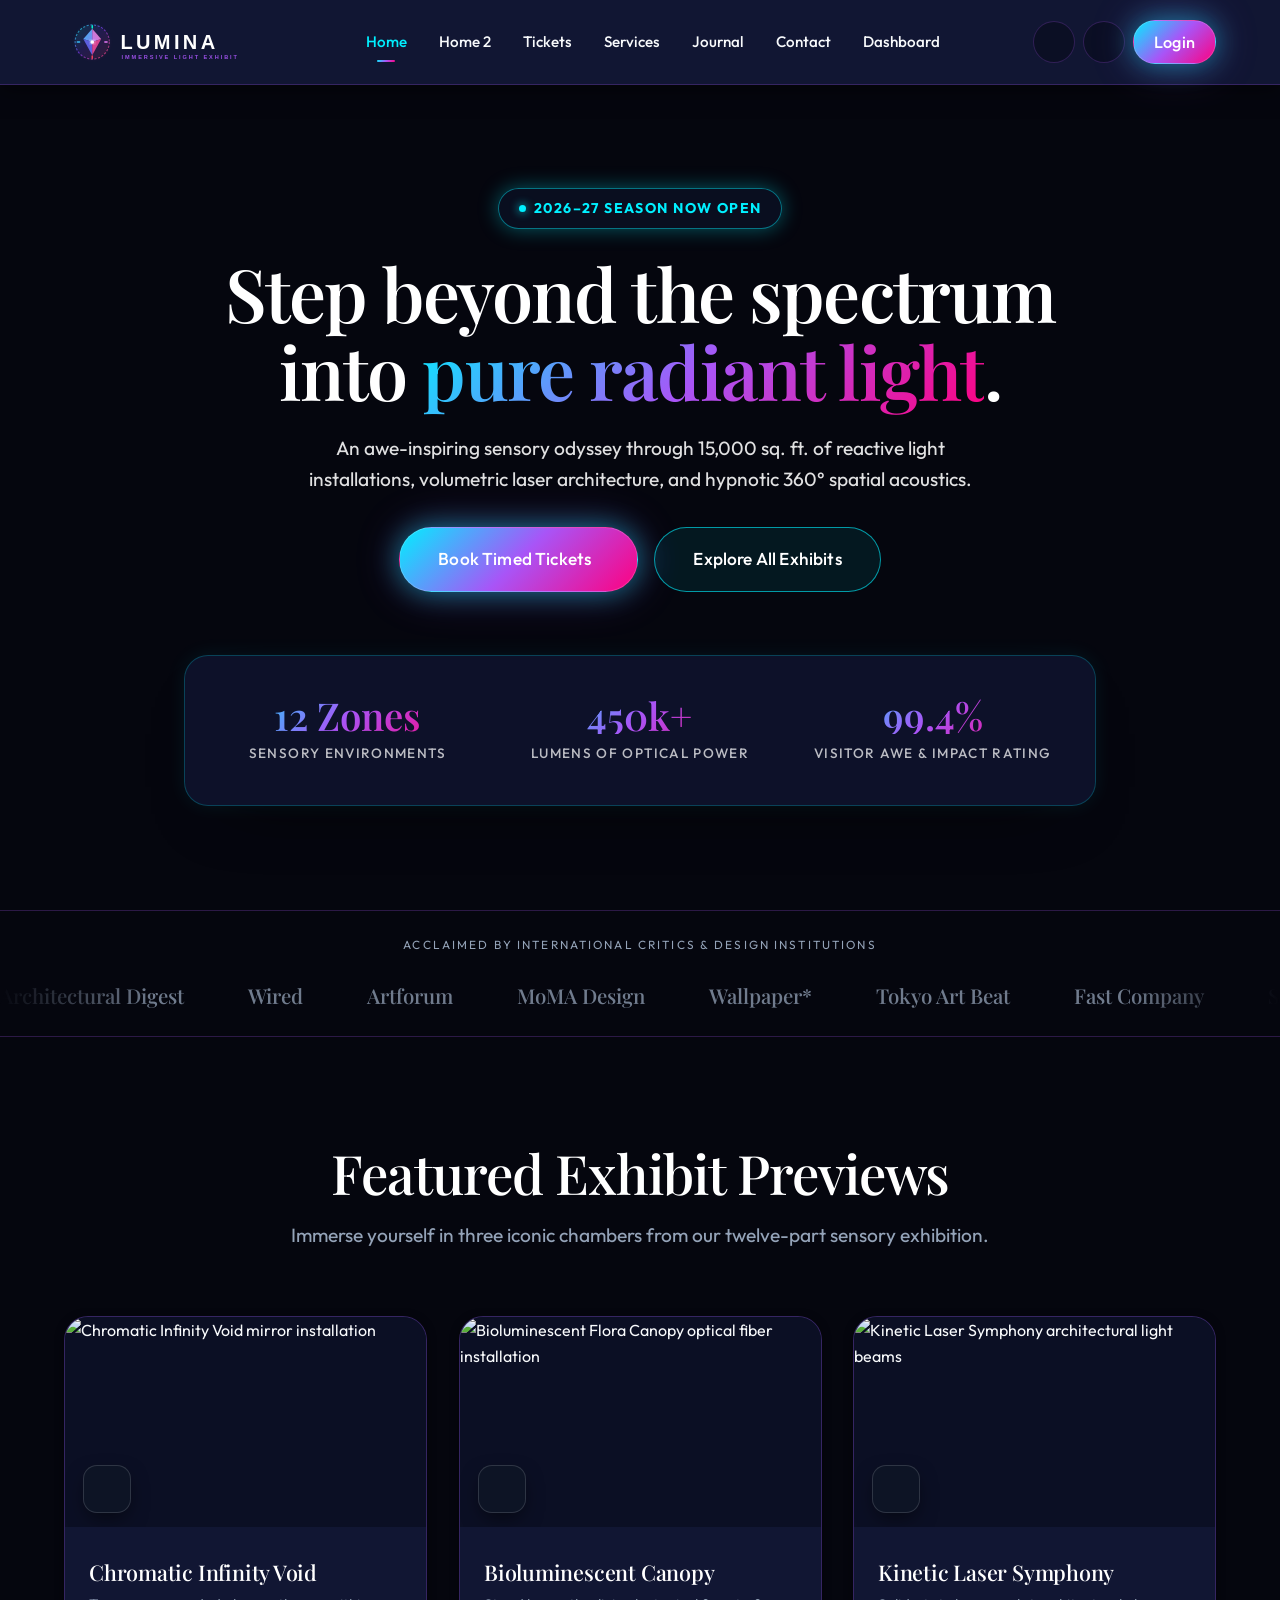
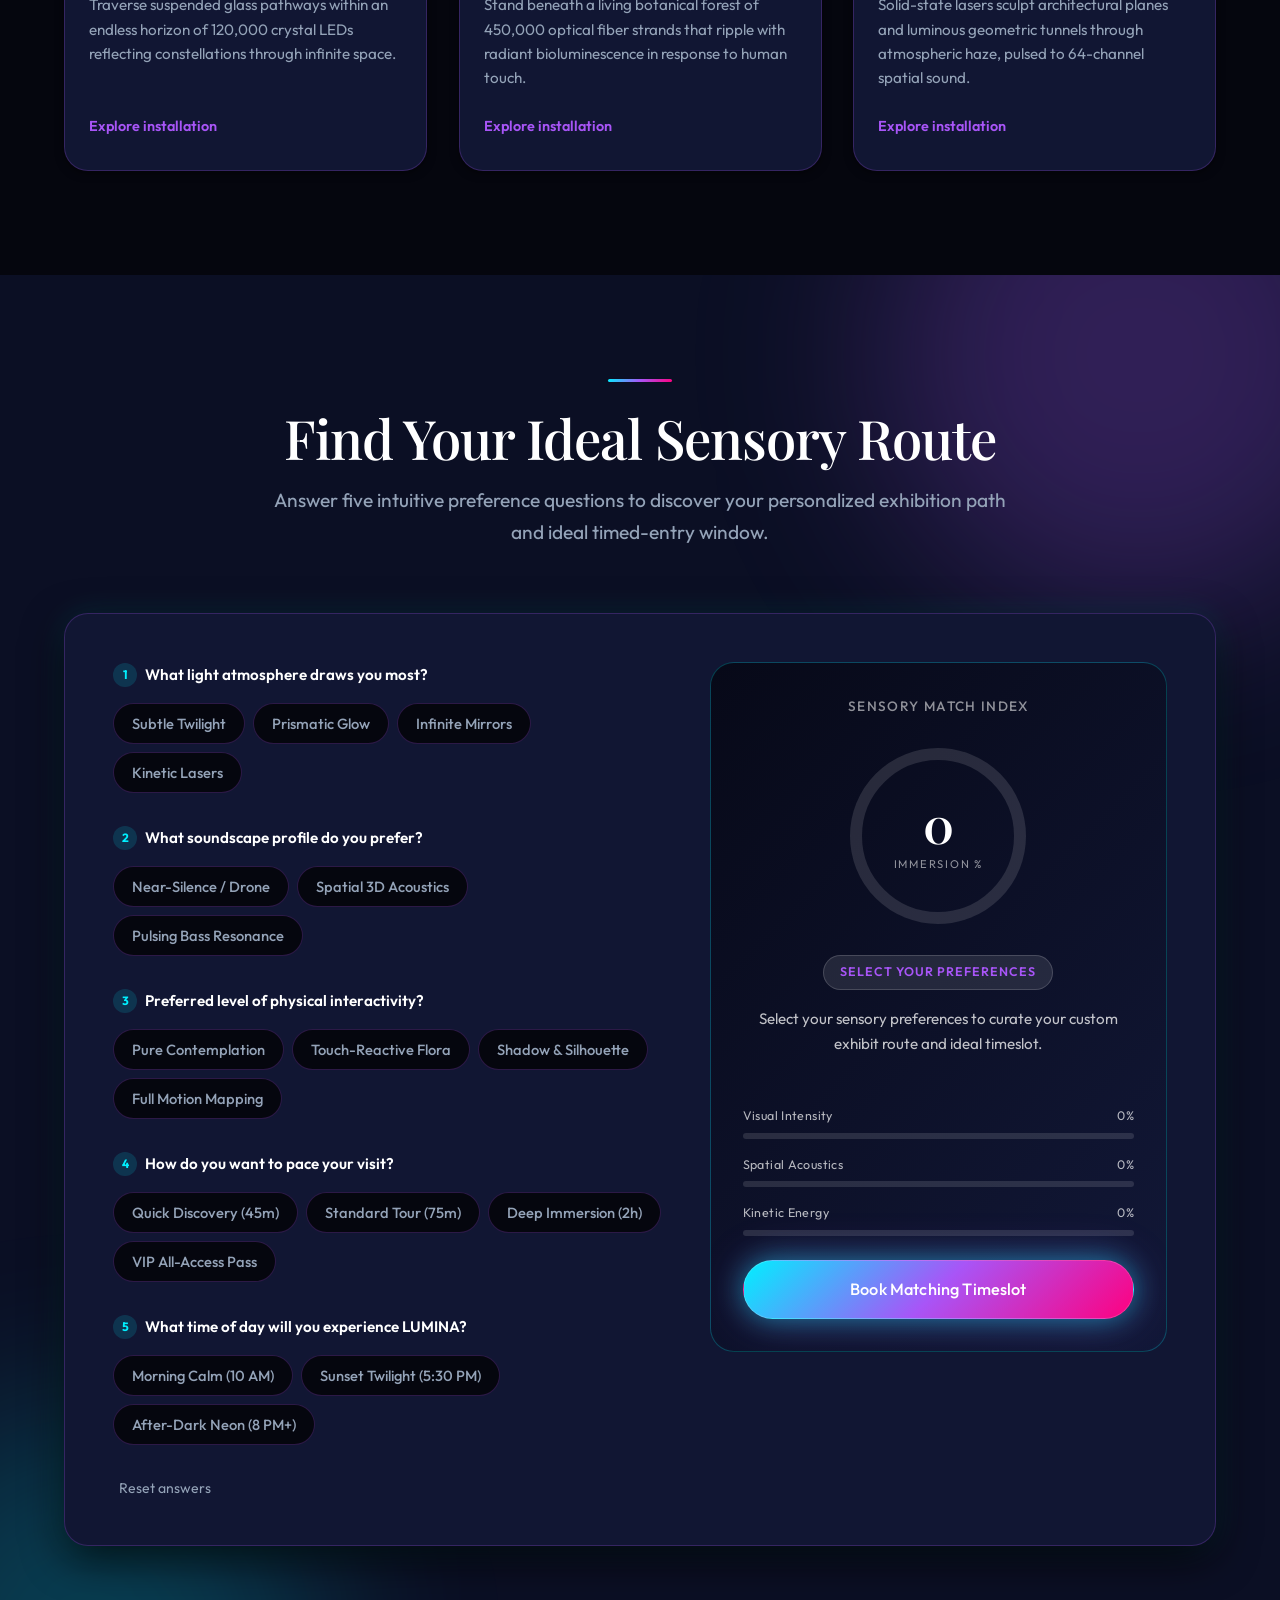
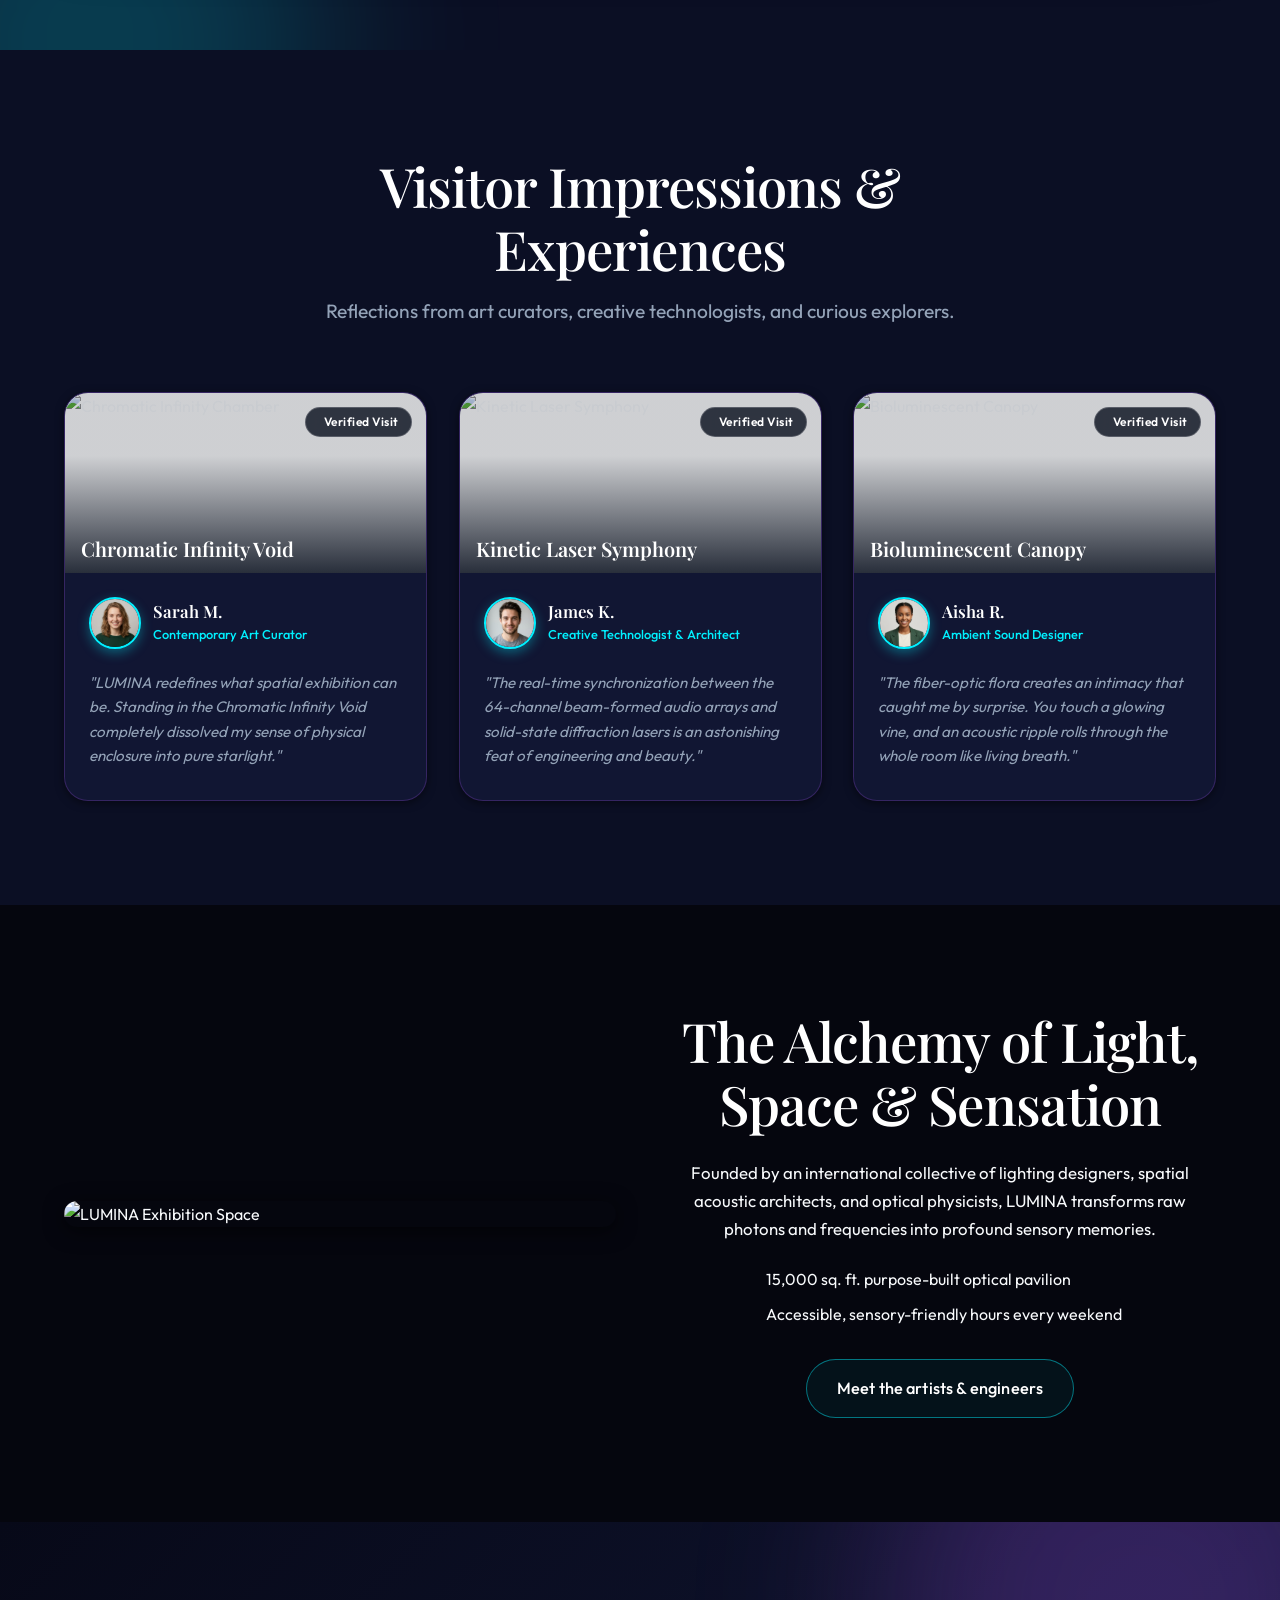
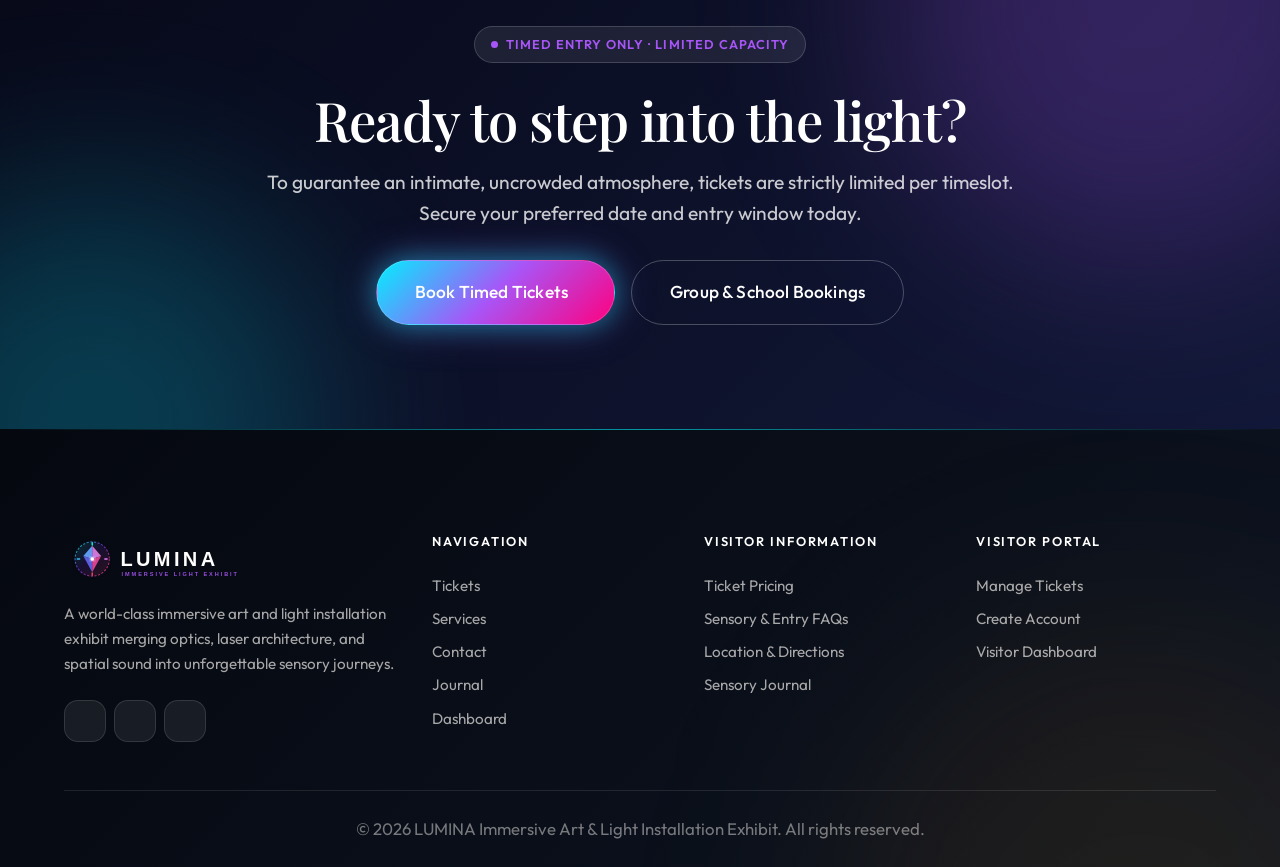
==== commit a7b42bf3: "U" ====
--- a/index.html
+++ b/index.html
@@ -33,8 +33,9 @@
         <a href="home2.html" class="nav-link">Home 2</a>
         <a href="services.html" class="nav-link">Tickets</a>
         <a href="counselors.html" class="nav-link">Services</a>
+        
+        <a href="blog.html" class="nav-link">Journal</a>
         <a href="contact.html" class="nav-link">Contact</a>
-        <a href="blog.html" class="nav-link">Journal</a>
         <a href="dashboard.html" class="nav-link">Dashboard</a>
       </nav>
 
@@ -68,8 +69,9 @@
       <a href="home2.html" class="nav-link">Home 2</a>
       <a href="services.html" class="nav-link">Tickets</a>
       <a href="counselors.html" class="nav-link">Services</a>
+      
+      <a href="blog.html" class="nav-link">Journal</a>
       <a href="contact.html" class="nav-link">Contact</a>
-      <a href="blog.html" class="nav-link">Journal</a>
       <a href="dashboard.html" class="nav-link">Dashboard</a>
     </nav>
     <div class="drawer-actions">
